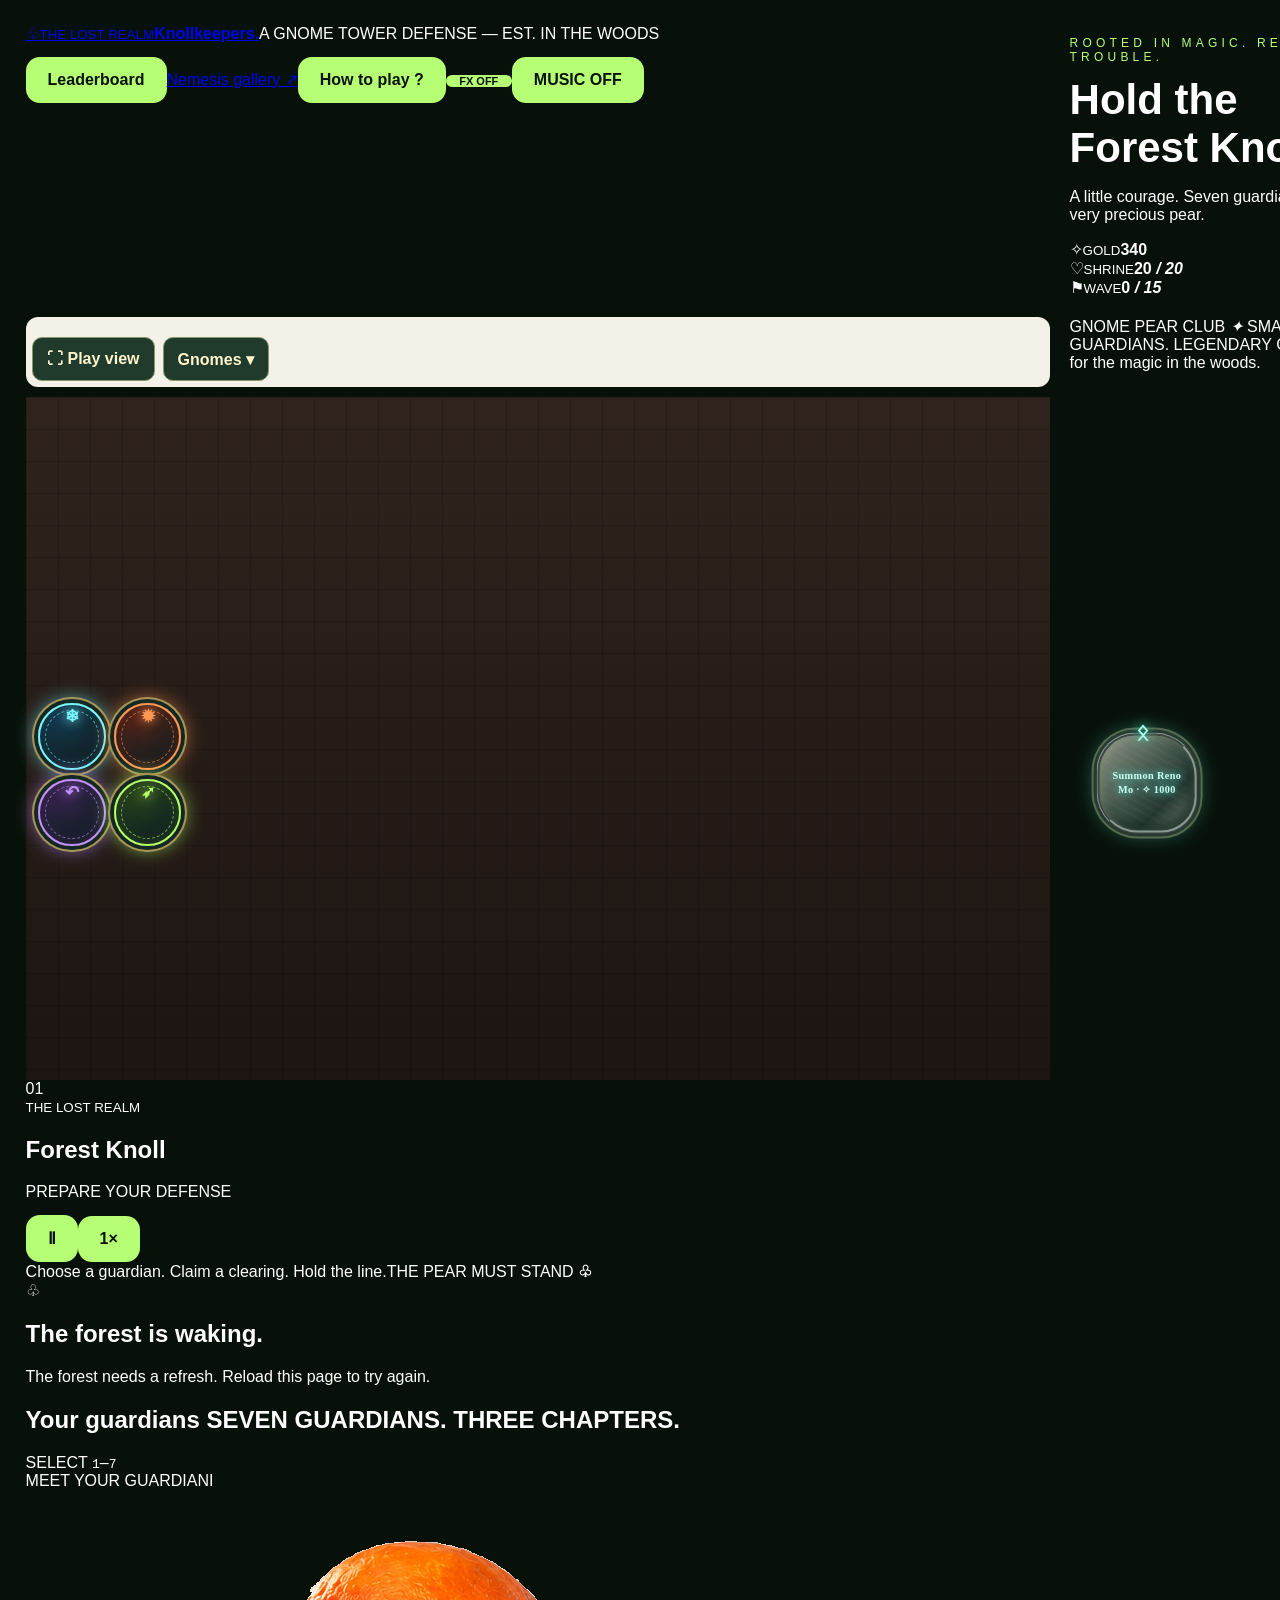
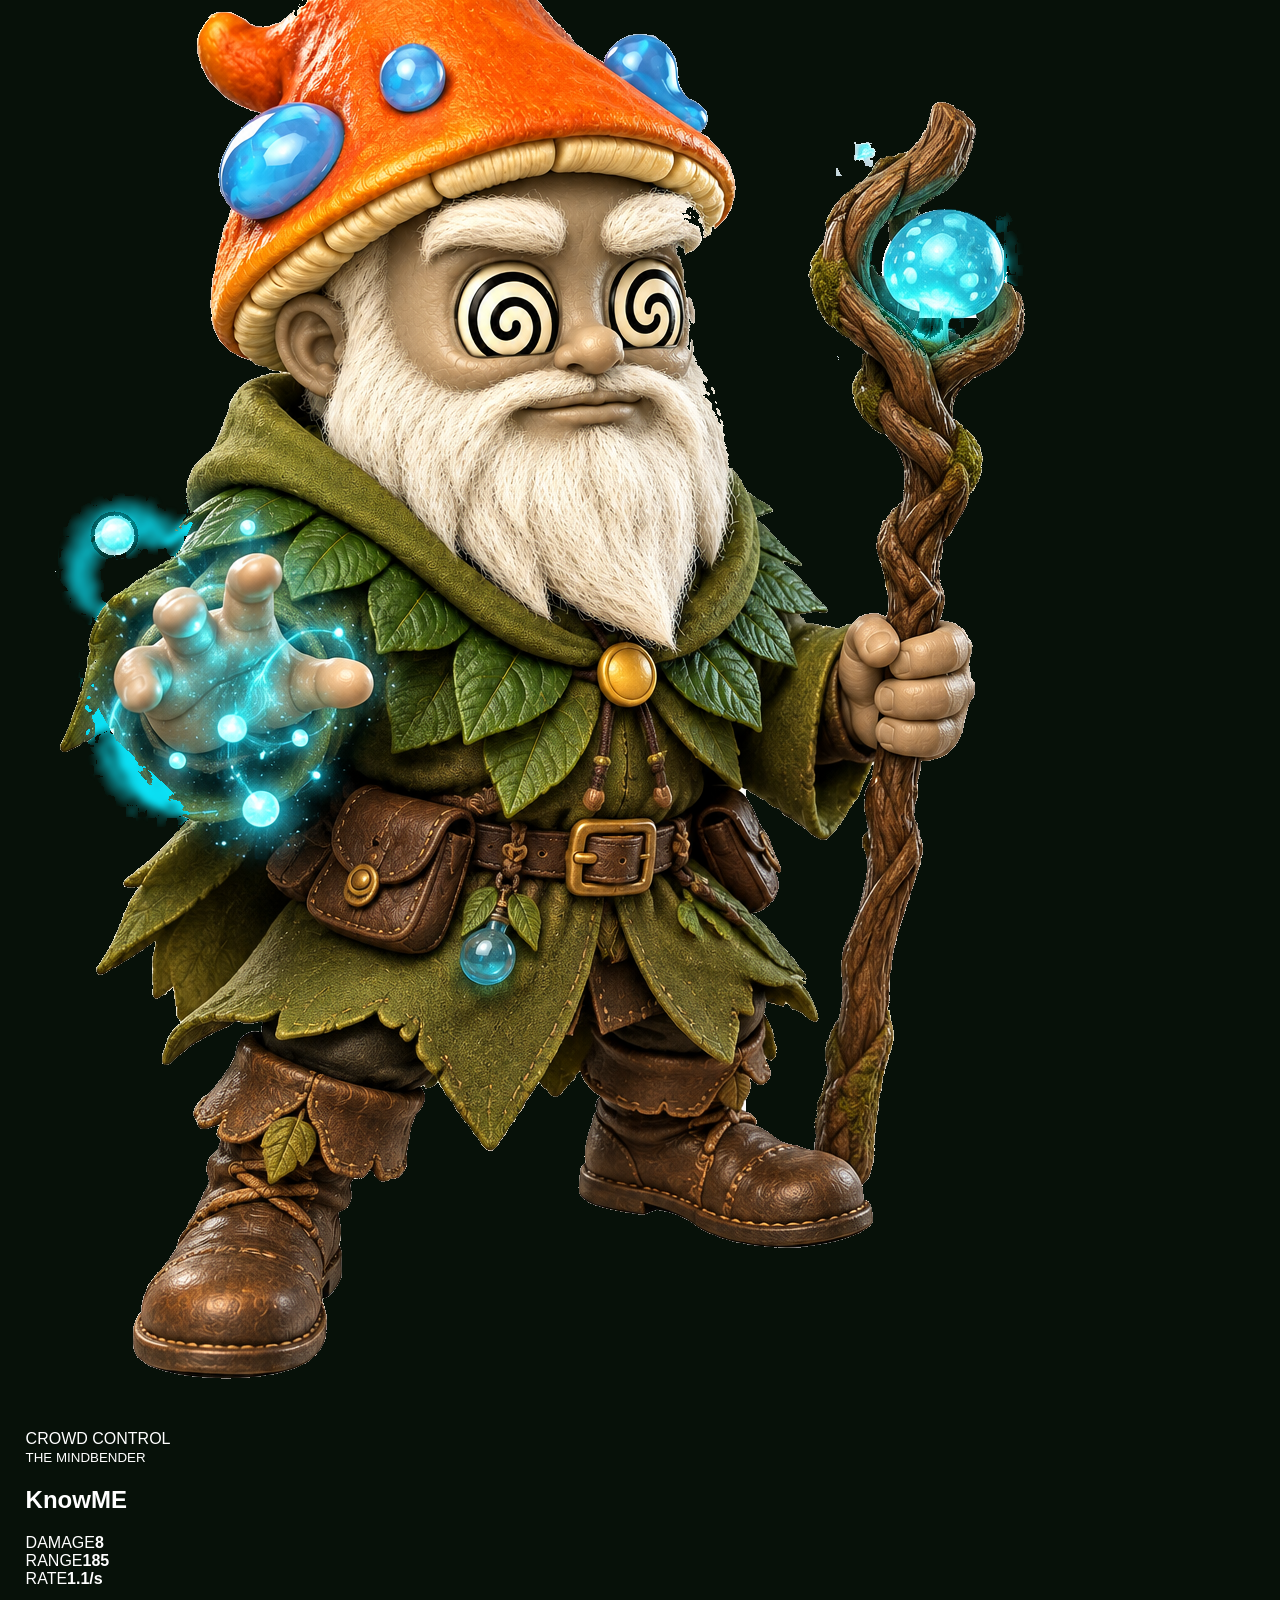
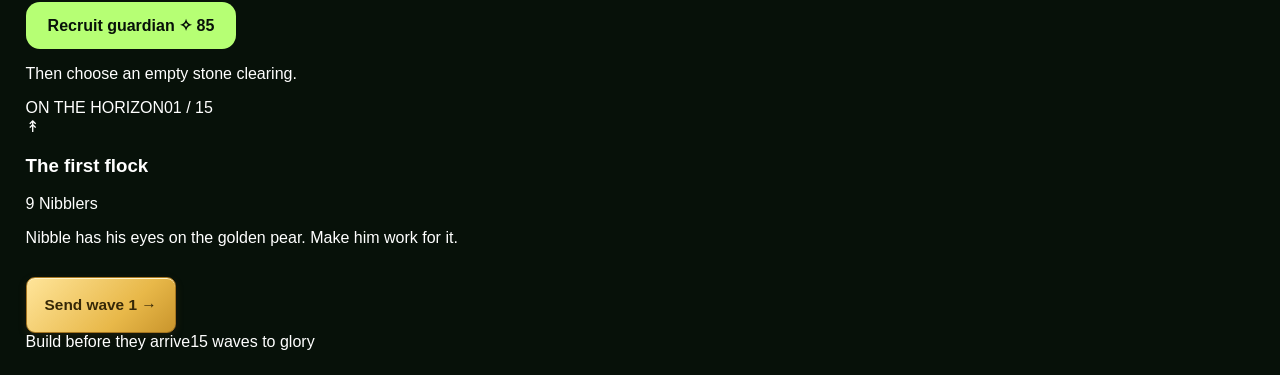
==== index.html @ cd95b85f "Add level intermission music and beta celebration" ====
<!doctype html><html lang="en"><head><meta charset="utf-8"><meta name="viewport" content="width=device-width,initial-scale=1"><meta name="theme-color" content="#233c2e"><title>Knollkeepers · The Lost Realm</title><link rel="stylesheet" href="style.css?v=22bece8cb9e9"><link rel="stylesheet" href="campaign.css?v=c90152214dd8"></head><body><div class="page">
<header class="masthead"><a class="brand" href="./"><span class="brand-mark">♧</span><span><small>THE LOST REALM</small><strong>Knollkeepers<span>.</span></strong></span></a><span class="edition">A GNOME TOWER DEFENSE <i>—</i> EST. IN THE WOODS</span><nav><a class="quiet" href="bestiary.html" target="_blank">Nemesis gallery ↗</a><button class="quiet" id="helpBtn">How to play <span>?</span></button><button class="icon-btn" id="soundBtn" aria-label="Enable sound" aria-pressed="false" title="Ice, lightning and cannon effects">FX OFF</button></nav></header>
<section class="mission"><div><p class="eyebrow">ROOTED IN MAGIC. READY FOR TROUBLE.</p><h1>Hold the Forest Knoll.</h1><p class="intro">A little courage. Seven guardians. One very precious pear.</p></div><div class="resources"><div><span class="resource-icon gold">✧</span><span><small>GOLD</small><b id="gold">340</b></span></div><div><span class="resource-icon">♡</span><span><small>SHRINE</small><b><span id="lives">20</span><em> / 20</em></b></span></div><div><span class="resource-icon">⚑</span><span><small>WAVE</small><b><span id="wave">0</span><em> / <span id="waveMax">15</span></em></b></span></div></div></section>
<main class="layout"><section class="battle-column"><div class="arena" id="arena"><canvas id="game" width="1200" height="800" aria-label="Forest Knoll battlefield"></canvas><div id="pads" class="pads"></div><div class="map-header"><div><span class="map-number">01</span><div><small>THE LOST REALM</small><h2>Forest Knoll</h2></div></div><span class="phase" id="phase"><i></i>PREPARE YOUR DEFENSE</span></div><button id="renoBtn" class="primary">Summon Reno Mo · ✧ 1000</button><div class="map-controls"><button id="pauseBtn">Ⅱ</button><button id="speedBtn">1×</button></div><div class="map-footer"><span id="mapHint">Choose a guardian. Claim a clearing. Hold the line.</span><span class="route-label">THE PEAR MUST STAND <b>♧</b></span></div><div class="loading" id="loading"><span class="brand-mark">♧</span><h2>The forest is waking.</h2><p>Gathering your guardians…</p></div><div class="pause-overlay" id="pauseOverlay" hidden><span>TAKE A BREATHER</span><h2>The woods can wait.</h2><button id="resumeBtn" class="primary">Resume defense →</button></div></div><div class="roster-heading"><h2>Your guardians <span>SEVEN GUARDIANS. THREE CHAPTERS.</span></h2><span>SELECT <kbd>1</kbd>–<kbd>7</kbd></span></div><div class="roster" id="roster"></div></section>
<aside class="sidebar"><section class="guardian-panel"><div class="panel-heading"><span id="inspectorEyebrow">MEET YOUR GUARDIAN</span><span id="levelLabel">I</span></div><div class="portrait"><div class="portrait-halo"></div><img id="portraitImage" src="assets/knowme.webp" alt="KnowME gnome"><span id="powerBadge">CROWD CONTROL</span></div><div class="guardian-copy"><small id="towerTitle">THE MINDBENDER</small><h2 id="towerName">KnowME</h2><p id="towerDescription"></p><div class="tower-stats"><div><span>DAMAGE</span><b id="damageStat">8</b></div><div><span>RANGE</span><b id="rangeStat">185</b></div><div><span>RATE</span><b id="rateStat">1.1/s</b></div></div><div class="tower-extra" id="towerExtra" hidden><span id="killStat"></span><button class="text-btn" id="targetBtn">Target: first ↔</button></div><button class="primary" id="actionBtn">Recruit guardian <span>✧ 85</span></button><button class="sell-btn" id="sellBtn" hidden></button><p class="placement-note" id="placementNote">Then choose an empty stone clearing.</p></div></section><section class="wave-panel"><div class="panel-heading"><span>ON THE HORIZON</span><span id="waveCounter">01 / 15</span></div><div class="wave-heading"><span class="bird-icon">↟</span><div><h3 id="waveName">The first flock</h3><p id="waveComposition">9 Nibblers</p></div></div><p class="wave-description" id="waveDescription">Nibble has his eyes on the golden pear. Make him work for it.</p><div class="progress-track"><div id="waveProgress"></div></div><button class="wave-button" id="waveBtn">Send wave 1 <span>→</span></button><div class="wave-foot"><span id="enemyCount">Build before they arrive</span><span id="bestRecord">15 waves to glory</span></div></section></aside></main><footer class="page-footer"><span>GNOME PEAR CLUB <i>✦</i> SMALL GUARDIANS. LEGENDARY GRIT.</span><span>Made for the magic in the woods.</span></footer></div><div id="toast" class="toast" role="status"></div>
<dialog id="helpDialog"><button class="dialog-close" id="closeHelp">×</button><p class="eyebrow">A FIELD GUIDE FOR SMALL HEROES</p><h2>Keep the pear.<br>Lose the chickens.</h2><p>Build your gnome guardians on the stone clearings beside the trail. They attack automatically when the flock comes within range.</p><ol><li><b>Recruit.</b> Select a guardian, then click a numbered clearing.</li><li><b>Defend.</b> Enemies have 2.7× their original health (10% less than the previous balance). Send a wave. Defeated birds earn gold; escaped birds damage the shrine.</li><li><b>Adapt.</b> During any wave, a placed KnowME unlocks two five-second board freezes per level. Fordenad unlocks one Poison Volley per level: arrows poison on-board enemies for 35% of maximum health over five seconds. Host unlocks one ten-second reversal per level: enemies currently on the board walk backward. Old Sailor also unlocks one Hellfire barrage per level, dealing 35% of maximum health to each targeted enemy, ignoring armor. Each new level clears all towers and resets Deep Freeze; your gold carries over. Clear rewards rise each wave, with an extra 500 gold after Level 1 wave 5 and 1,000 after wave 10.  Venom cocks spit acid at nearby towers. Guardians have 100 health, plus 35 per upgrade. Destroyed guardians are lost with no refund: buy a replacement on their clearing.</li><li><b>Cleanse.</b> Maahaa unlocks CLEANSE only in Level 3: once per level, clear poison, freezing and mind control from living towers, ward poison for five seconds, and heal the five most injured towers by 30% maximum HP. Crystal enemies have 10% more health. Rare Hex Queens appear in waves 7, 13 and 19; every 10 seconds they freeze towers within 200 map units for five seconds, and every 20 seconds they control nearby towers for ten seconds. Controlled attacks cannot lower a guardian below 5 HP, but enemy poison can still destroy them.</li><li><b>Outlast.</b> Survive 15 forest waves, 18 ashen waves, and 20 final waves. Lady Never Scared unlocks in Level 2; Phil Heal unlocks in Level 3. Reno Mo costs 1,000 gold and removes 50% of current health from every enemy currently on-screen, ignoring armor, with a 45-combat-second cooldown.</li></ol><div class="help-keys"><kbd>1–7</kbd> Guardians <kbd>Space</kbd> Send wave <kbd>P</kbd> Pause</div><button class="primary" id="readyBtn">I’m ready for trouble →</button></dialog><dialog id="endDialog"><p class="eyebrow" id="endEyebrow"></p><h2 id="endTitle"></h2><p id="endDescription"></p><div class="end-stats" id="endStats"></div><button class="primary" id="restartBtn">Return to the knoll →</button></dialog><dialog id="stageDialog"><p class="eyebrow">LEVEL TWO UNLOCKED</p><h2>The Ashen Knoll</h2><p>The forest burns. Your gold carries over, but all towers are cleared and Deep Freeze resets. Face 18 harder waves with 1.904× enemy health, faster movement and heavier armor.</p><p>+250 gold · Recover up to 8 shrine health</p><button class="primary" id="enterStageBtn">Defend the ashes →</button></dialog><script src="sprite.js?v=9069f31f273f"></script><script src="core.js?v=3b810d46e24d"></script><script src="campaign.js?v=1c4786b4d249"></script><script src="campaign-vfx.js?v=596314e9c78b"></script><script src="audio.js?v=386d127f5a29"></script><script src="vfx.js?v=089dc4a94254"></script><script src="leaderboard.js?v=d34a33d1e962"></script><script src="checkpoint.js?v=04b035f66600"></script><script src="game.js?v=da774e498ad7"></script></body></html>
---- style.css ----
* {
  box-sizing: border-box;
}

body {
  margin: 0;
  font-family: Arial, Helvetica, sans-serif;
  background: #071109;
  color: white;
}

.page {
  width: 1320px;
  max-width: calc(100vw - 24px);
  margin: 24px auto;
  display: grid;
  grid-template-columns: 1fr 300px;
  gap: 20px;
}

.hud {
  grid-column: 1 / 2;
  display: flex;
  justify-content: space-between;
  align-items: center;
  padding: 18px 22px;
  background: #08140b;
  border: 1px solid rgba(126, 255, 126, 0.15);
  border-bottom: none;
  border-radius: 24px 24px 0 0;
}

.eyebrow {
  font-size: 12px;
  letter-spacing: 0.35em;
  color: #b6ff74;
}

h1 {
  margin: 8px 0 0;
  font-size: 42px;
}

.stats {
  display: flex;
  gap: 10px;
  flex-wrap: wrap;
  justify-content: flex-end;
}

.pill {
  background: rgba(255, 255, 255, 0.08);
  padding: 12px 16px;
  border-radius: 16px;
  font-weight: 700;
}

#arenaWrap {
  position: relative;
  grid-column: 1 / 2;
  width: 980px;
  max-width: 100%;
  border: 1px solid rgba(126, 255, 126, 0.15);
  border-radius: 0 0 24px 24px;
  overflow: hidden;
}

#game {
  display: block;
  width: 100%;
  height: auto;
  background:
    linear-gradient(rgba(0,0,0,0.16) 1px, transparent 1px),
    linear-gradient(90deg, rgba(0,0,0,0.16) 1px, transparent 1px),
    linear-gradient(180deg, #30231d 0%, #1c1511 100%);
  background-size: 32px 32px, 32px 32px, 100% 100%;
}

#floatingTitle {
  position: absolute;
  top: 20px;
  left: 50%;
  transform: translateX(-50%);
  padding: 12px 22px;
  border-radius: 999px;
  background: rgba(0, 0, 0, 0.38);
  border: 1px solid rgba(182, 255, 116, 0.18);
  z-index: 5;
  pointer-events: none;
  text-align: center;
}

.notes {
  background: rgba(0, 0, 0, 0.35);
  border: 1px solid rgba(126, 255, 126, 0.15);
  border-radius: 24px;
  padding: 24px;
  align-self: start;
}

.notes h3 {
  margin-top: 0;
  font-size: 32px;
}

.notes ul {
  padding-left: 20px;
  line-height: 1.7;
}

.overlay {
  position: absolute;
  inset: 0;
  display: none;
  align-items: center;
  justify-content: center;
  background: rgba(0, 0, 0, 0.62);
  z-index: 20;
}

.overlay.show {
  display: flex;
}

.panel {
  max-width: 520px;
  text-align: center;
  padding: 28px 32px;
  border-radius: 24px;
  background: rgba(0, 0, 0, 0.52);
  border: 1px solid rgba(126, 255, 126, 0.12);
}

.smallLabel {
  font-size: 12px;
  letter-spacing: 0.35em;
  color: #b6ff74;
  margin-bottom: 10px;
}

.smallLabel.danger {
  color: #ff8a8a;
}

.panel h2 {
  margin: 0 0 12px;
  font-size: 42px;
}

.panel p {
  color: rgba(255,255,255,0.82);
  line-height: 1.6;
}

button {
  margin-top: 14px;
  border: none;
  border-radius: 14px;
  padding: 14px 22px;
  font-size: 16px;
  font-weight: 700;
  cursor: pointer;
  background: #b6ff74;
  color: #071109;
}

.bigFlash {
  font-size: 52px;
  font-weight: 900;
  letter-spacing: 0.14em;
  color: white;
  text-align: center;
  text-shadow: 0 0 24px rgba(190, 140, 255, 0.85);
}

@media (max-width: 1200px) {
  .page {
    grid-template-columns: 1fr;
  }

  .hud,
  #arenaWrap {
    grid-column: auto;
  }
}
---- campaign.css ----
.page{max-width:1720px;width:96%}
.ashen{--paper:#242522;--ink:#f0debb;--muted:#b6ae9c;--line:#514637;--green:#815136}
.ashen .guardian-panel,.ashen .wave-panel,.ashen .resources{background:#302e26;border-color:#65523c}
.ashen .card-copy{background:#39362b}.ashen .tower-card{background:#383c30}.ashen .arena{border-color:#6e4b32}
.ashen .guardian-copy>p,.ashen .wave-description{color:#c4b9a0}.ashen dialog{background:#302e26}
.ashen .portrait-halo{opacity:.25}
.wave-button,.ashen .wave-button{padding:17px 18px;font-size:15.4px;line-height:1.25;border:1px solid #a57520;border-radius:9px;background:linear-gradient(135deg,#ffe59a,#e8b849 65%,#c9952c);color:#352707;font-weight:750;box-shadow:0 3px 9px #73521c30,inset 0 1px 0 #fff4c8;min-height:55px}
.wave-button:disabled{background:#d8c99f;color:#655b40;box-shadow:none;cursor:not-allowed}
.wave-button:focus-visible{outline:3px solid #294d38;outline-offset:3px}
:is(#hellfireBtn,#reverseBtn,#volleyBtn,#cleanseBtn){--spell:#ff9851;--spell-dark:#562317;left:130px}.ultimate-active :is(#hellfireBtn,#reverseBtn,#volleyBtn,#cleanseBtn){visibility:hidden}
.ashen #powerBadge{background:#493e2a;color:#ffedca}
button:focus-visible,a:focus-visible{outline:3px solid #b78432;outline-offset:4px}
@media(max-width:600px){.masthead{flex-wrap:wrap;gap:14px}.masthead nav{flex-wrap:wrap;gap:12px}.page{width:94%}.route-label{display:none}}
.roster{grid-template-columns:repeat(4,minmax(0,1fr))}.tower-card:disabled{opacity:.4;filter:grayscale(.8)}#renoBtn{margin-top:14px;background:linear-gradient(100deg,#384e26,#644b26);border-color:#b8ac5c}#renoBtn:disabled{opacity:.55}
@media(max-width:480px){.roster{grid-template-columns:repeat(3,minmax(0,1fr))}}
#renoBtn{position:absolute;left:20px;bottom:54px;width:235px;max-width:65%;margin:0;z-index:3;padding:10px;font-size:10px}.ultimate-active .map-header,.ultimate-active .map-footer,.ultimate-active #renoBtn{visibility:hidden}.ultimate-active .pads{visibility:hidden}
#soundBtn{width:auto;min-width:66px;border-radius:18px;padding:0 10px;font-size:11px;font-weight:700;white-space:nowrap}
#freezeBtn{--spell:#77f6ff;--spell-dark:#143b50;left:20px}.ultimate-active #freezeBtn{visibility:hidden}
#freezeBtn,:is(#hellfireBtn,#reverseBtn,#volleyBtn,#cleanseBtn){position:absolute;bottom:105px;width:98px;height:98px;max-width:none;margin:0;z-index:3;padding:29px 7px 10px;border-radius:50%;border:2px solid var(--spell);background:radial-gradient(circle at 35% 20%,var(--spell-dark),#101e21 75%);color:#fff4d4;font:700 10px/1.3 "Segoe UI",sans-serif;white-space:pre-line;text-align:center;letter-spacing:.2px;text-shadow:0 0 8px var(--spell);box-shadow:0 0 0 4px #142722,0 0 0 6px #a79657,0 0 22px var(--spell),inset 0 0 17px var(--spell-dark);transition:transform .15s,box-shadow .15s,filter .15s;touch-action:manipulation}
#freezeBtn::before,:is(#hellfireBtn,#reverseBtn,#volleyBtn,#cleanseBtn)::before{position:absolute;top:5px;left:0;width:100%;font-size:25px;line-height:1;color:var(--spell);content:'❄';text-shadow:0 0 12px var(--spell)}
:is(#hellfireBtn,#reverseBtn,#volleyBtn,#cleanseBtn)::before{content:'✹'}
#freezeBtn::after,:is(#hellfireBtn,#reverseBtn,#volleyBtn,#cleanseBtn)::after{content:'';position:absolute;inset:5px;border:1px dashed var(--spell);border-radius:50%;opacity:.6;pointer-events:none}
#freezeBtn:not(:disabled):hover,:is(#hellfireBtn,#reverseBtn,#volleyBtn,#cleanseBtn):not(:disabled):hover{transform:translateY(-3px) scale(1.04);filter:brightness(1.15)}
#freezeBtn:not(:disabled):active,:is(#hellfireBtn,#reverseBtn,#volleyBtn,#cleanseBtn):not(:disabled):active{transform:translateY(3px) scale(.93);box-shadow:0 0 0 4px #142722,0 0 30px var(--spell),inset 0 3px 12px #000}
#freezeBtn:disabled,:is(#hellfireBtn,#reverseBtn,#volleyBtn,#cleanseBtn):disabled{opacity:.7;filter:saturate(.35);box-shadow:0 0 0 3px #142722,inset 0 0 12px #000;cursor:not-allowed}
#freezeBtn:focus-visible,:is(#hellfireBtn,#reverseBtn,#volleyBtn,#cleanseBtn):focus-visible{outline:3px solid #fff6c1;outline-offset:8px}
@media(max-width:480px){#freezeBtn,:is(#hellfireBtn,#reverseBtn,#volleyBtn,#cleanseBtn){width:76px;height:76px;bottom:100px;font-size:8px;padding:23px 4px 7px}#freezeBtn{left:14px}:is(#hellfireBtn,#reverseBtn,#volleyBtn,#cleanseBtn){left:102px}#freezeBtn::before,:is(#hellfireBtn,#reverseBtn,#volleyBtn,#cleanseBtn)::before{font-size:20px}}
@media(prefers-reduced-motion:reduce){#freezeBtn,:is(#hellfireBtn,#reverseBtn,#volleyBtn,#cleanseBtn){transition:none}#freezeBtn:not(:disabled):hover,:is(#hellfireBtn,#reverseBtn,#volleyBtn,#cleanseBtn):not(:disabled):hover,#freezeBtn:not(:disabled):active,:is(#hellfireBtn,#reverseBtn,#volleyBtn,#cleanseBtn):not(:disabled):active{transform:none}}
.leader-submit{display:grid;gap:10px;margin:20px 0}.leader-submit input{padding:12px;border:1px solid #647c60;border-radius:8px;font:inherit;width:100%;box-sizing:border-box}.leader-list{padding-left:25px;max-height:45vh;overflow:auto}.leader-list li{padding:10px;border-bottom:1px solid #647c6044}.leader-list span{font-size:13px}.masthead nav{flex-wrap:wrap}
#reverseBtn{--spell:#c391ff;--spell-dark:#38234f;left:240px}#reverseBtn::before{content:'↶'}
@media(max-width:480px){#reverseBtn{left:190px}}
#volleyBtn{--spell:#b5ff65;--spell-dark:#28451d;left:350px}#volleyBtn::before{content:'➶'}
#renoBtn{left:89.6%;top:87%;bottom:auto;transform:translate(-50%,-50%);width:clamp(62px,10vw,126px);height:clamp(62px,10vw,126px);max-width:18%;border-radius:50%;padding:15px 5px;border:3px double #ffe99a;background:radial-gradient(circle at 40% 25%,#71883c,#254330 55%,#14251b);color:#fff2b7;white-space:pre-line;font:800 clamp(8px,1vw,13px)/1.4 Georgia,serif;letter-spacing:1px;text-shadow:0 0 9px #ffd85d;box-shadow:0 0 0 4px #725b2b,0 0 0 7px #c3a65688,0 0 28px #eacc7388,inset 0 0 22px #9bc36655;transition:filter .15s,box-shadow .15s}
#renoBtn::before{content:'❦';position:absolute;top:-17px;left:calc(50% - 15px);font-size:30px;color:#ffe194;text-shadow:0 0 10px #e5bc46}
#renoBtn:not(:disabled):active{transform:translate(-50%,-50%) scale(.94);box-shadow:0 0 30px #ffdf78,inset 0 4px 14px #000}
#renoBtn:disabled{opacity:.8;filter:saturate(.6)}
@media(max-width:600px){#freezeBtn,:is(#hellfireBtn,#reverseBtn,#volleyBtn,#cleanseBtn){width:64px;height:64px;bottom:70px;font-size:7px;padding:21px 3px 4px}#freezeBtn{left:10px}#hellfireBtn{left:82px}#reverseBtn{left:154px}#volleyBtn{left:226px}#freezeBtn::before,:is(#hellfireBtn,#reverseBtn,#volleyBtn,#cleanseBtn)::before{font-size:18px}}
@media(prefers-reduced-motion:reduce){#renoBtn{transition:none}#renoBtn:not(:disabled):active{transform:translate(-50%,-50%)}}
#powerGrid{position:absolute;left:3%;right:auto;bottom:5%;width:20%;max-width:204px;display:grid;grid-template-columns:repeat(2,minmax(0,1fr));gap:12px;z-index:4}
#powerGrid>button{position:relative;inset:auto;width:100%;height:auto;aspect-ratio:1;max-width:none;min-width:0;padding:28% 3% 9%;font-size:clamp(6px,.8vw,10px);letter-spacing:0}
#powerGrid>button::before{font-size:clamp(15px,2vw,25px)}
.ultimate-active #powerGrid{visibility:hidden}
#renoBtn{width:clamp(49.6px,8vw,100.8px);height:clamp(49.6px,8vw,100.8px);display:flex;align-items:center;justify-content:center;text-align:center;padding:8px 4px;border:3px ridge #899a91;border-radius:38% 43% 36% 41%;background:repeating-linear-gradient(28deg,#ffffff06 0 2px,transparent 2px 7px),linear-gradient(135deg,#8c9485,#46584e 45%,#253831 70%,#7b8776);color:#c9fff1;font-size:clamp(7px,.8vw,10.4px);letter-spacing:.4px;text-shadow:0 0 8px #54ffe1;box-shadow:0 0 0 3px #263a31,0 0 0 5px #8f9d7488,0 0 22px #68ffe866,inset 2px 2px 8px #d6e1bd55,inset -3px -4px 12px #12251f}
#renoBtn::before{content:'ᛟ';font-size:22px;top:-18px;left:calc(50% - 11px);color:#a2ffe8;text-shadow:0 0 12px #42ffcf}
#renoBtn:not(:disabled):active{box-shadow:0 0 28px #57ffd0,inset 0 4px 12px #102a21}
@media(max-width:600px){#powerGrid{width:28%;left:3%;right:auto;bottom:6%;gap:8px}#powerGrid>button{font-size:6px;padding-top:26%}#powerGrid>button::before{font-size:14px;top:3px}}
#powerGrid>#cleanseBtn{--spell:#ffe28b;--spell-dark:#64511a;position:absolute;left:calc(100% + 24px);bottom:0;top:auto;width:calc(50% - 6px);padding:24px 3px 7px}
#cleanseBtn::before{content:'✦'}
#powerGrid>#cleanseBtn[hidden]{display:none}
@media(max-width:600px){#powerGrid>#cleanseBtn{left:calc(100% + 14px);width:calc(50% - 4px);padding:16px 2px 3px}}
/* Powers stay anchored to the village and Reno's rune stones on every screen. */
html,body{overscroll-behavior-y:none}
#powerGrid{left:3%;right:auto;bottom:6%;width:14%;max-width:142.8px;gap:8.4px}
#powerGrid>button{font-size:clamp(4.5px,.56vw,7px);line-height:1.1;padding:23% 1% 6%}
#powerGrid>button::before{font-size:clamp(9px,1.4vw,17px);top:3px}
#powerGrid>#cleanseBtn{left:calc(100% + 12px);right:auto;width:calc(50% - 4.2px);padding:12% 1% 3%}
@media(max-width:600px){#powerGrid{width:19.6%;gap:5.6px}#powerGrid>#cleanseBtn{left:calc(100% + 9px);width:calc(50% - 2.8px)}#powerGrid>button::before{top:2px}}
#towerQuick{position:fixed;left:50%;transform:translateX(-50%);bottom:12px;width:min(92%,620px);z-index:12;display:flex;align-items:center;gap:8px;flex-wrap:wrap;padding:12px;background:#203c30f5;color:#fff1c7;border:2px solid #c5a960;border-radius:14px;box-shadow:0 5px 25px #0006;margin:10px 0}
#towerQuick[hidden]{display:none}
#towerQuick button{min-height:44px;padding:8px 12px;border-radius:8px;border:1px solid #c5a960;background:#f1d68f;color:#203429;font-weight:700;touch-action:manipulation}
#towerQuick button:disabled{opacity:.5}#quickClose{margin-left:auto}
/* Small community-feedback release: controls stay reachable outside Play View. */
body .play-bar #gnomeDrawerBtn{display:block}
body:not(.play-view) .play-bar{position:sticky;top:0;z-index:20;background:#f4f1e8;padding:6px;border-radius:12px}
body:not(.play-view).gnome-drawer-open .roster{display:grid;position:fixed;left:12px;right:12px;bottom:max(12px,env(safe-area-inset-bottom));z-index:40;max-height:48dvh;overflow-y:auto;overscroll-behavior:contain;touch-action:pan-y;grid-template-columns:repeat(auto-fit,minmax(100px,1fr));padding:12px;background:#f4f1e8;border:2px solid #aa955d;border-radius:16px;box-shadow:0 -8px 30px #0006}
#resumeBtn{width:auto;max-width:90%;min-height:64px;padding:18px 30px;border:2px solid #f6d987;border-radius:999px;background:linear-gradient(140deg,#ffe6a0,#d4ae52);color:#203b2b;font-size:18px;font-weight:800;box-shadow:0 5px 0 #7b602e,0 0 25px #e5c46e55;transition:transform .15s,box-shadow .15s;touch-action:manipulation}
#resumeBtn:hover{box-shadow:0 5px 0 #7b602e,0 0 35px #e5c46e99}
#resumeBtn:active{transform:translateY(4px);box-shadow:0 1px 0 #7b602e}
#resumeBtn:focus-visible{outline:3px solid white;outline-offset:5px}
.toast{pointer-events:none}
.stage-intermission{width:min(760px,94vw);min-height:min(650px,88vh);padding:30px;text-align:center;overflow:hidden;background:linear-gradient(#273f2ddd,#12251bf2),url('assets/forest-expanded.png') center/cover;color:#fff0bc;border:2px solid #c6a85e;box-shadow:0 0 0 6px #172c2199,0 20px 90px #0009}
.stage-intermission::backdrop{background:#07150ed9;backdrop-filter:blur(8px)}
.stage-intermission h2{font-size:clamp(30px,6vw,58px);color:#fff0bc;text-shadow:0 3px 0 #182a1e;margin:6px 0 14px}
.stage-intermission p:not(.eyebrow):not(.loading-caption){color:#d9ddb9;max-width:540px;margin:0 auto 16px}
.loading-caption{font-size:11px;letter-spacing:3px;color:#ffe49a;margin:-4px 0 16px!important;font-weight:700}.loading-caption:after{content:"";display:block;width:min(300px,70vw);height:6px;margin:14px auto 0;border:1px solid #ffe49a88;background:linear-gradient(90deg,#ffe49a 0 68%,transparent 68%);box-shadow:0 0 12px #ffe49a55;animation:loading-scan 1.8s steps(4,end) infinite}
@keyframes loading-scan{0%{background-position:-300px 0}100%{background-position:300px 0}}
.sailor-loading-art{position:relative;height:260px;max-width:300px;margin:0 auto;overflow:hidden;border-bottom:1px solid #efd68a55;background:linear-gradient(180deg,#9a6d7a33,#1a3b2a00)}
.sailor-loading-art img{height:310px;width:280px;object-fit:contain;filter:drop-shadow(0 14px 10px #0008);animation:sailor-arrive 2.2s cubic-bezier(.2,.8,.2,1) both,sailor-breathe 1.8s ease-in-out 2.2s infinite alternate}
.sailor-loading-art span{position:absolute;right:24px;top:28px;display:grid;place-items:center;width:48px;height:48px;border:2px solid #fff0bc;border-radius:50% 50% 50% 8px;background:#203b2bf2;color:#ffe297;font:bold 28px Georgia,serif;animation:info-pop .5s 2s both}
@keyframes sailor-arrive{from{transform:translateX(-160px);opacity:0}to{transform:translateX(0);opacity:1}}
@keyframes sailor-breathe{from{transform:translateY(0) rotate(-1deg)}to{transform:translateY(-5px) rotate(1deg)}}
@keyframes info-pop{from{transform:scale(0) rotate(-15deg);opacity:0}to{transform:scale(1) rotate(8deg);opacity:1}}
.victory-scene{width:min(940px,96vw);min-height:min(690px,90vh);padding:30px;text-align:center;overflow:hidden;background:linear-gradient(#efad78aa 0,#d47b6ecc 34%,#697951dd 64%,#203d2cf5 100%),url('assets/forest-expanded.png') center/cover;border:2px solid #ffe398;box-shadow:0 0 0 6px #e8ba5b55,0 20px 100px #000b}
.victory-scene::backdrop{background:#12251be6;backdrop-filter:blur(7px)}
.victory-scene h2{font-size:clamp(28px,6vw,56px);color:#fff2bd;text-shadow:0 3px 0 #593b31;margin:12px 0}
.victory-scene p{color:#fff0c8!important}
.victory-cast{position:relative;z-index:2;display:flex;align-items:flex-end;justify-content:center;gap:clamp(2px,2vw,16px);height:220px;margin:4px auto 18px;padding:18px 6px 0;background:linear-gradient(transparent,#234a316e);border-radius:50% 50% 0 0}
.victory-cast img{width:clamp(54px,10vw,110px);height:200px;object-fit:contain;filter:drop-shadow(0 8px 5px #172a1e99);animation:guardian-celebrate 1.5s ease-in-out var(--delay,0s) infinite alternate}
.victory-cast img:nth-child(2n){--delay:.18s}.victory-cast img:nth-child(3n){--delay:.36s}.victory-cast img:nth-child(4n){--delay:.54s}
@keyframes guardian-celebrate{from{transform:translateY(5px) rotate(-2deg)}to{transform:translateY(-9px) rotate(2deg)}}
.gold-confetti{position:absolute;inset:0;z-index:1;pointer-events:none;overflow:hidden}
.gold-confetti i{position:absolute;left:var(--x);top:-20px;width:9px;height:16px;background:#ffe28a;box-shadow:0 0 8px #fff1a4;transform:rotate(var(--r));animation:confetti-fall 3.6s linear var(--d) infinite}
.gold-confetti i:nth-child(3n){background:#fff3bd;width:6px;height:11px}.gold-confetti i:nth-child(4n){background:#c99a38;border-radius:50%;width:11px;height:11px}
@keyframes confetti-fall{to{top:110%;transform:translateX(28px) rotate(calc(var(--r) + 300deg))}}
@media(prefers-reduced-motion:reduce){.sailor-loading-art img,.sailor-loading-art span,.victory-cast img,.gold-confetti i{animation:none}}
@media(prefers-reduced-motion:reduce){#resumeBtn{transition:none}}
/* Focused play keeps the board ratio and its anchored powers intact. */
.play-bar{display:flex;align-items:center;gap:8px;margin-bottom:10px;flex-wrap:wrap}.play-bar button{min-height:44px;border:1px solid #84966b;border-radius:10px;background:#203b2b;color:#fff4cc;padding:8px 14px;font-weight:600}.play-bar #gnomeDrawerBtn,.play-bar #playResources,.play-bar #playWaveBtn{display:none}
body.play-view{overflow:hidden;background:#14251b}.play-view .masthead,.play-view .mission,.play-view .sidebar,.play-view .page-footer,.play-view .roster-heading{display:none}.play-view .page{width:100%;max-width:none}.play-view .layout{display:block}.play-view .battle-column{position:fixed;inset:0;z-index:30;background:#14251b;display:flex;flex-direction:column;align-items:center;padding:env(safe-area-inset-top) env(safe-area-inset-right) env(safe-area-inset-bottom) env(safe-area-inset-left)}.play-view .play-bar{flex:none;min-height:54px;margin:0;width:100%;justify-content:center;padding:4px 8px;color:#fff4cc}.play-view .play-bar #gnomeDrawerBtn,.play-view .play-bar #playResources,.play-view .play-bar #playWaveBtn{display:block}.play-view #playResources{font-size:12px}.play-view .arena{flex:none;width:min(100%,calc((100dvh - 110px - env(safe-area-inset-top) - env(safe-area-inset-bottom))*1.5));margin:auto;border-width:2px}.play-view .roster{display:none}.play-view.gnome-drawer-open .roster{display:grid;position:absolute;z-index:40;left:8px;right:8px;bottom:max(8px,env(safe-area-inset-bottom));max-height:55dvh;overflow-y:auto;overscroll-behavior:contain;touch-action:pan-y;grid-template-columns:repeat(7,minmax(90px,1fr));background:#f4f1e8;padding:12px;border:2px solid #aa955d;border-radius:14px;box-shadow:0 -10px 35px #0008}.play-view #towerQuick{z-index:45}.play-view~.toast,.toast{z-index:60}.play-view .map-controls{top:12%;bottom:auto}.play-view .map-controls button{min-width:44px;min-height:44px}
@media(max-width:600px){.play-view.gnome-drawer-open .roster{grid-template-columns:repeat(3,minmax(0,1fr))}.play-view .play-bar{gap:4px}.play-view .play-bar button{font-size:11px;padding:6px 9px}.play-view #playResources{width:100%;text-align:center;order:5}.play-view .arena{width:100%}}
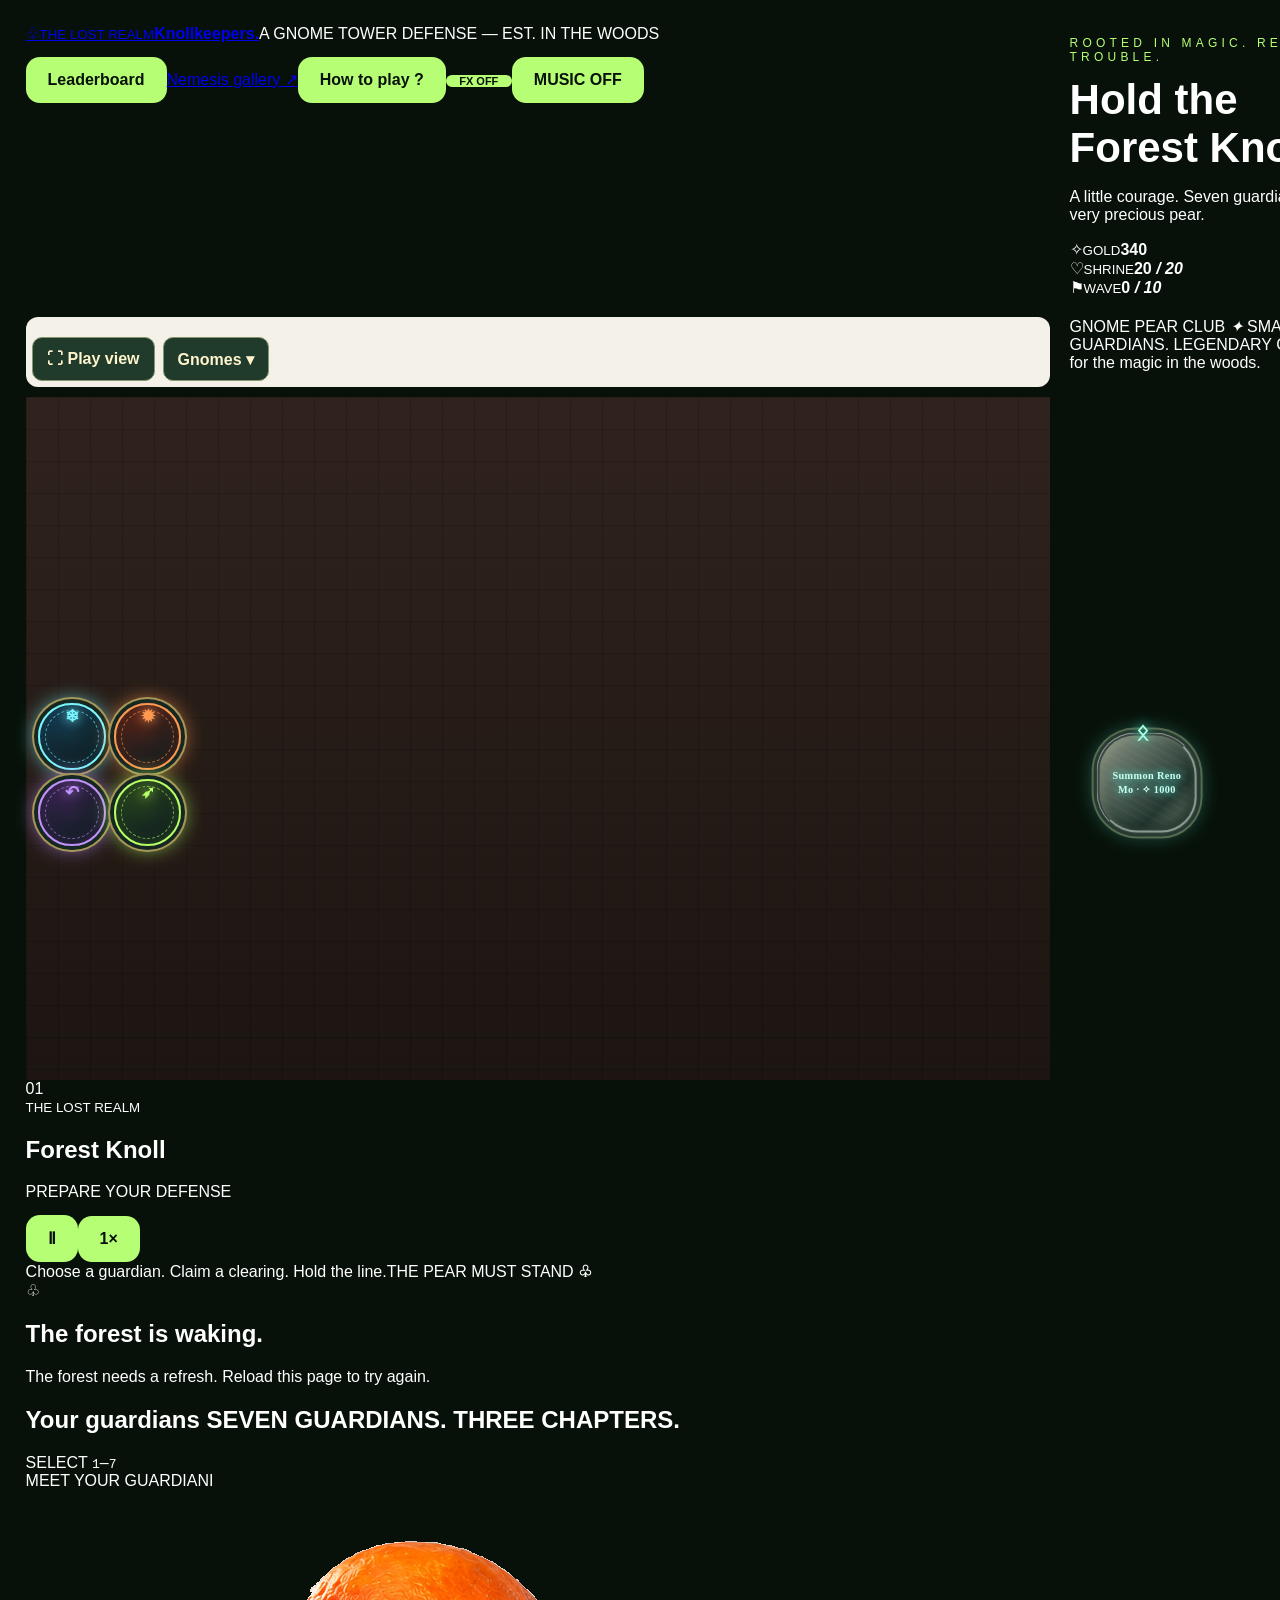
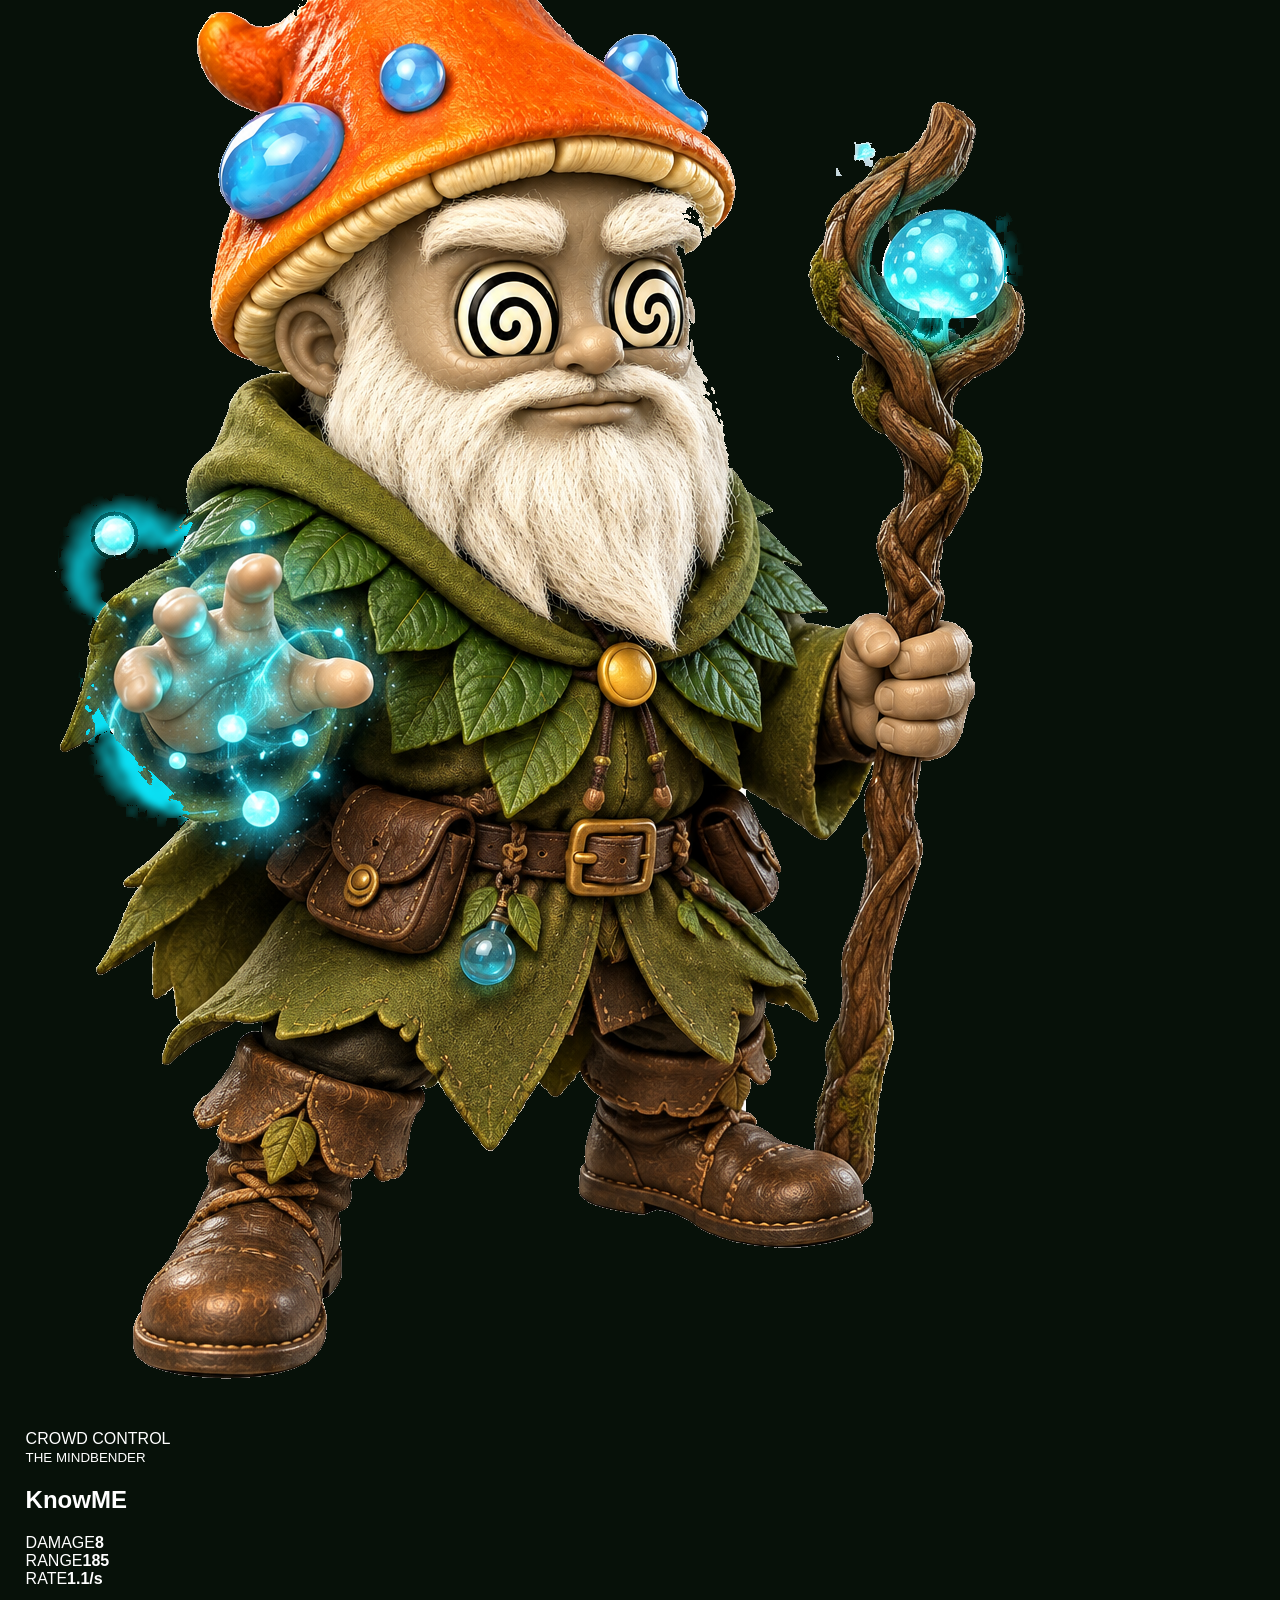
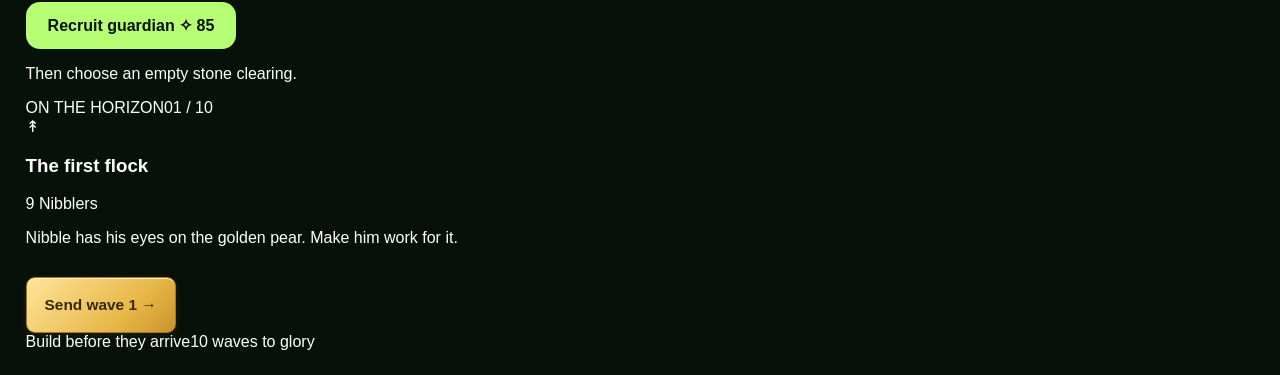
==== commit 40ce0591: "Shorten campaign, animate Sailor tips, and refresh Reno flowers and audio" ====
--- a/index.html
+++ b/index.html
@@ -1,6 +1,6 @@
-<!doctype html><html lang="en"><head><meta charset="utf-8"><meta name="viewport" content="width=device-width,initial-scale=1"><meta name="theme-color" content="#233c2e"><title>Knollkeepers · The Lost Realm</title><link rel="stylesheet" href="style.css?v=22bece8cb9e9"><link rel="stylesheet" href="campaign.css?v=c90152214dd8"></head><body><div class="page">
+<!doctype html><html lang="en"><head><meta charset="utf-8"><meta name="viewport" content="width=device-width,initial-scale=1"><meta name="theme-color" content="#233c2e"><title>Knollkeepers · The Lost Realm</title><link rel="stylesheet" href="style.css?v=22bece8cb9e9"><link rel="stylesheet" href="campaign.css?v=f4b285a17381"></head><body><div class="page">
 <header class="masthead"><a class="brand" href="./"><span class="brand-mark">♧</span><span><small>THE LOST REALM</small><strong>Knollkeepers<span>.</span></strong></span></a><span class="edition">A GNOME TOWER DEFENSE <i>—</i> EST. IN THE WOODS</span><nav><a class="quiet" href="bestiary.html" target="_blank">Nemesis gallery ↗</a><button class="quiet" id="helpBtn">How to play <span>?</span></button><button class="icon-btn" id="soundBtn" aria-label="Enable sound" aria-pressed="false" title="Ice, lightning and cannon effects">FX OFF</button></nav></header>
-<section class="mission"><div><p class="eyebrow">ROOTED IN MAGIC. READY FOR TROUBLE.</p><h1>Hold the Forest Knoll.</h1><p class="intro">A little courage. Seven guardians. One very precious pear.</p></div><div class="resources"><div><span class="resource-icon gold">✧</span><span><small>GOLD</small><b id="gold">340</b></span></div><div><span class="resource-icon">♡</span><span><small>SHRINE</small><b><span id="lives">20</span><em> / 20</em></b></span></div><div><span class="resource-icon">⚑</span><span><small>WAVE</small><b><span id="wave">0</span><em> / <span id="waveMax">15</span></em></b></span></div></div></section>
+<section class="mission"><div><p class="eyebrow">ROOTED IN MAGIC. READY FOR TROUBLE.</p><h1>Hold the Forest Knoll.</h1><p class="intro">A little courage. Seven guardians. One very precious pear.</p></div><div class="resources"><div><span class="resource-icon gold">✧</span><span><small>GOLD</small><b id="gold">340</b></span></div><div><span class="resource-icon">♡</span><span><small>SHRINE</small><b><span id="lives">20</span><em> / 20</em></b></span></div><div><span class="resource-icon">⚑</span><span><small>WAVE</small><b><span id="wave">0</span><em> / <span id="waveMax">10</span></em></b></span></div></div></section>
 <main class="layout"><section class="battle-column"><div class="arena" id="arena"><canvas id="game" width="1200" height="800" aria-label="Forest Knoll battlefield"></canvas><div id="pads" class="pads"></div><div class="map-header"><div><span class="map-number">01</span><div><small>THE LOST REALM</small><h2>Forest Knoll</h2></div></div><span class="phase" id="phase"><i></i>PREPARE YOUR DEFENSE</span></div><button id="renoBtn" class="primary">Summon Reno Mo · ✧ 1000</button><div class="map-controls"><button id="pauseBtn">Ⅱ</button><button id="speedBtn">1×</button></div><div class="map-footer"><span id="mapHint">Choose a guardian. Claim a clearing. Hold the line.</span><span class="route-label">THE PEAR MUST STAND <b>♧</b></span></div><div class="loading" id="loading"><span class="brand-mark">♧</span><h2>The forest is waking.</h2><p>Gathering your guardians…</p></div><div class="pause-overlay" id="pauseOverlay" hidden><span>TAKE A BREATHER</span><h2>The woods can wait.</h2><button id="resumeBtn" class="primary">Resume defense →</button></div></div><div class="roster-heading"><h2>Your guardians <span>SEVEN GUARDIANS. THREE CHAPTERS.</span></h2><span>SELECT <kbd>1</kbd>–<kbd>7</kbd></span></div><div class="roster" id="roster"></div></section>
-<aside class="sidebar"><section class="guardian-panel"><div class="panel-heading"><span id="inspectorEyebrow">MEET YOUR GUARDIAN</span><span id="levelLabel">I</span></div><div class="portrait"><div class="portrait-halo"></div><img id="portraitImage" src="assets/knowme.webp" alt="KnowME gnome"><span id="powerBadge">CROWD CONTROL</span></div><div class="guardian-copy"><small id="towerTitle">THE MINDBENDER</small><h2 id="towerName">KnowME</h2><p id="towerDescription"></p><div class="tower-stats"><div><span>DAMAGE</span><b id="damageStat">8</b></div><div><span>RANGE</span><b id="rangeStat">185</b></div><div><span>RATE</span><b id="rateStat">1.1/s</b></div></div><div class="tower-extra" id="towerExtra" hidden><span id="killStat"></span><button class="text-btn" id="targetBtn">Target: first ↔</button></div><button class="primary" id="actionBtn">Recruit guardian <span>✧ 85</span></button><button class="sell-btn" id="sellBtn" hidden></button><p class="placement-note" id="placementNote">Then choose an empty stone clearing.</p></div></section><section class="wave-panel"><div class="panel-heading"><span>ON THE HORIZON</span><span id="waveCounter">01 / 15</span></div><div class="wave-heading"><span class="bird-icon">↟</span><div><h3 id="waveName">The first flock</h3><p id="waveComposition">9 Nibblers</p></div></div><p class="wave-description" id="waveDescription">Nibble has his eyes on the golden pear. Make him work for it.</p><div class="progress-track"><div id="waveProgress"></div></div><button class="wave-button" id="waveBtn">Send wave 1 <span>→</span></button><div class="wave-foot"><span id="enemyCount">Build before they arrive</span><span id="bestRecord">15 waves to glory</span></div></section></aside></main><footer class="page-footer"><span>GNOME PEAR CLUB <i>✦</i> SMALL GUARDIANS. LEGENDARY GRIT.</span><span>Made for the magic in the woods.</span></footer></div><div id="toast" class="toast" role="status"></div>
-<dialog id="helpDialog"><button class="dialog-close" id="closeHelp">×</button><p class="eyebrow">A FIELD GUIDE FOR SMALL HEROES</p><h2>Keep the pear.<br>Lose the chickens.</h2><p>Build your gnome guardians on the stone clearings beside the trail. They attack automatically when the flock comes within range.</p><ol><li><b>Recruit.</b> Select a guardian, then click a numbered clearing.</li><li><b>Defend.</b> Enemies have 2.7× their original health (10% less than the previous balance). Send a wave. Defeated birds earn gold; escaped birds damage the shrine.</li><li><b>Adapt.</b> During any wave, a placed KnowME unlocks two five-second board freezes per level. Fordenad unlocks one Poison Volley per level: arrows poison on-board enemies for 35% of maximum health over five seconds. Host unlocks one ten-second reversal per level: enemies currently on the board walk backward. Old Sailor also unlocks one Hellfire barrage per level, dealing 35% of maximum health to each targeted enemy, ignoring armor. Each new level clears all towers and resets Deep Freeze; your gold carries over. Clear rewards rise each wave, with an extra 500 gold after Level 1 wave 5 and 1,000 after wave 10.  Venom cocks spit acid at nearby towers. Guardians have 100 health, plus 35 per upgrade. Destroyed guardians are lost with no refund: buy a replacement on their clearing.</li><li><b>Cleanse.</b> Maahaa unlocks CLEANSE only in Level 3: once per level, clear poison, freezing and mind control from living towers, ward poison for five seconds, and heal the five most injured towers by 30% maximum HP. Crystal enemies have 10% more health. Rare Hex Queens appear in waves 7, 13 and 19; every 10 seconds they freeze towers within 200 map units for five seconds, and every 20 seconds they control nearby towers for ten seconds. Controlled attacks cannot lower a guardian below 5 HP, but enemy poison can still destroy them.</li><li><b>Outlast.</b> Survive 15 forest waves, 18 ashen waves, and 20 final waves. Lady Never Scared unlocks in Level 2; Phil Heal unlocks in Level 3. Reno Mo costs 1,000 gold and removes 50% of current health from every enemy currently on-screen, ignoring armor, with a 45-combat-second cooldown.</li></ol><div class="help-keys"><kbd>1–7</kbd> Guardians <kbd>Space</kbd> Send wave <kbd>P</kbd> Pause</div><button class="primary" id="readyBtn">I’m ready for trouble →</button></dialog><dialog id="endDialog"><p class="eyebrow" id="endEyebrow"></p><h2 id="endTitle"></h2><p id="endDescription"></p><div class="end-stats" id="endStats"></div><button class="primary" id="restartBtn">Return to the knoll →</button></dialog><dialog id="stageDialog"><p class="eyebrow">LEVEL TWO UNLOCKED</p><h2>The Ashen Knoll</h2><p>The forest burns. Your gold carries over, but all towers are cleared and Deep Freeze resets. Face 18 harder waves with 1.904× enemy health, faster movement and heavier armor.</p><p>+250 gold · Recover up to 8 shrine health</p><button class="primary" id="enterStageBtn">Defend the ashes →</button></dialog><script src="sprite.js?v=9069f31f273f"></script><script src="core.js?v=3b810d46e24d"></script><script src="campaign.js?v=1c4786b4d249"></script><script src="campaign-vfx.js?v=596314e9c78b"></script><script src="audio.js?v=386d127f5a29"></script><script src="vfx.js?v=089dc4a94254"></script><script src="leaderboard.js?v=d34a33d1e962"></script><script src="checkpoint.js?v=04b035f66600"></script><script src="game.js?v=da774e498ad7"></script></body></html>
+<aside class="sidebar"><section class="guardian-panel"><div class="panel-heading"><span id="inspectorEyebrow">MEET YOUR GUARDIAN</span><span id="levelLabel">I</span></div><div class="portrait"><div class="portrait-halo"></div><img id="portraitImage" src="assets/knowme.webp" alt="KnowME gnome"><span id="powerBadge">CROWD CONTROL</span></div><div class="guardian-copy"><small id="towerTitle">THE MINDBENDER</small><h2 id="towerName">KnowME</h2><p id="towerDescription"></p><div class="tower-stats"><div><span>DAMAGE</span><b id="damageStat">8</b></div><div><span>RANGE</span><b id="rangeStat">185</b></div><div><span>RATE</span><b id="rateStat">1.1/s</b></div></div><div class="tower-extra" id="towerExtra" hidden><span id="killStat"></span><button class="text-btn" id="targetBtn">Target: first ↔</button></div><button class="primary" id="actionBtn">Recruit guardian <span>✧ 85</span></button><button class="sell-btn" id="sellBtn" hidden></button><p class="placement-note" id="placementNote">Then choose an empty stone clearing.</p></div></section><section class="wave-panel"><div class="panel-heading"><span>ON THE HORIZON</span><span id="waveCounter">01 / 10</span></div><div class="wave-heading"><span class="bird-icon">↟</span><div><h3 id="waveName">The first flock</h3><p id="waveComposition">9 Nibblers</p></div></div><p class="wave-description" id="waveDescription">Nibble has his eyes on the golden pear. Make him work for it.</p><div class="progress-track"><div id="waveProgress"></div></div><button class="wave-button" id="waveBtn">Send wave 1 <span>→</span></button><div class="wave-foot"><span id="enemyCount">Build before they arrive</span><span id="bestRecord">10 waves to glory</span></div></section></aside></main><footer class="page-footer"><span>GNOME PEAR CLUB <i>✦</i> SMALL GUARDIANS. LEGENDARY GRIT.</span><span>Made for the magic in the woods.</span></footer></div><div id="toast" class="toast" role="status"></div>
+<dialog id="helpDialog"><button class="dialog-close" id="closeHelp">×</button><p class="eyebrow">A FIELD GUIDE FOR SMALL HEROES</p><h2>Keep the pear.<br>Lose the chickens.</h2><p>Build your gnome guardians on the stone clearings beside the trail. They attack automatically when the flock comes within range.</p><ol><li><b>Recruit.</b> Select a guardian, then click a numbered clearing.</li><li><b>Defend.</b> Enemies have 2.7× their original health (10% less than the previous balance). Send a wave. Defeated birds earn gold; escaped birds damage the shrine.</li><li><b>Adapt.</b> During any wave, a placed KnowME unlocks two five-second board freezes per level. Fordenad unlocks one Poison Volley per level: arrows poison on-board enemies for 35% of maximum health over five seconds. Host unlocks one ten-second reversal per level: enemies currently on the board walk backward. Old Sailor also unlocks one Hellfire barrage per level, dealing 35% of maximum health to each targeted enemy, ignoring armor. Each new level clears all towers and resets Deep Freeze; your gold carries over. Clear rewards rise each wave, with an extra 500 gold after Level 1 wave 5 and 1,000 after wave 10.  Venom cocks spit acid at nearby towers. Guardians have 100 health, plus 35 per upgrade. Destroyed guardians are lost with no refund: buy a replacement on their clearing.</li><li><b>Cleanse.</b> Maahaa unlocks CLEANSE only in Level 3: once per level, clear poison, freezing and mind control from living towers, ward poison for five seconds, and heal the five most injured towers by 30% maximum HP. Crystal enemies have 10% more health. Rare Hex Queens appear in waves 7, 12 and 15; every 10 seconds they freeze towers within 200 map units for five seconds, and every 20 seconds they control nearby towers for ten seconds. Controlled attacks cannot lower a guardian below 5 HP, but enemy poison can still destroy them.</li><li><b>Outlast.</b> Survive 10 forest waves, 13 ashen waves, and 16 final waves. Lady Never Scared unlocks in Level 2; Phil Heal unlocks in Level 3. Reno Mo costs 769 gold and removes 50% of current health from every enemy currently on-screen, ignoring armor, with a 45-combat-second cooldown.</li></ol><div class="help-keys"><kbd>1–7</kbd> Guardians <kbd>Space</kbd> Send wave <kbd>P</kbd> Pause</div><button class="primary" id="readyBtn">I’m ready for trouble →</button></dialog><dialog id="endDialog"><p class="eyebrow" id="endEyebrow"></p><h2 id="endTitle"></h2><p id="endDescription"></p><div class="end-stats" id="endStats"></div><button class="primary" id="restartBtn">Return to the knoll →</button></dialog><dialog id="stageDialog"><p class="eyebrow">LEVEL TWO UNLOCKED</p><h2>The Ashen Knoll</h2><p>The forest burns. Your gold carries over, but all towers are cleared and Deep Freeze resets. Face 13 harder waves with 1.904× enemy health, faster movement and heavier armor.</p><p>+250 gold · Recover up to 8 shrine health</p><button class="primary" id="enterStageBtn">Defend the ashes →</button></dialog><script src="sprite.js?v=9069f31f273f"></script><script src="core.js?v=a8e6d97389f5"></script><script src="campaign.js?v=ddd48a7c2b81"></script><script src="campaign-vfx.js?v=94c37f91d31e"></script><script src="audio.js?v=572933ee5171"></script><script src="vfx.js?v=089dc4a94254"></script><script src="elemental-vfx.js?v=af51e778fff2"></script><script src="leaderboard.js?v=d34a33d1e962"></script><script src="checkpoint.js?v=b96071b7b310"></script><script src="game.js?v=c2bc38920c94"></script></body></html>
--- a/campaign.css
+++ b/campaign.css
@@ -68,14 +68,19 @@
 #resumeBtn:active{transform:translateY(4px);box-shadow:0 1px 0 #7b602e}
 #resumeBtn:focus-visible{outline:3px solid white;outline-offset:5px}
 .toast{pointer-events:none}
-.stage-intermission{width:min(760px,94vw);min-height:min(650px,88vh);padding:30px;text-align:center;overflow:hidden;background:linear-gradient(#273f2ddd,#12251bf2),url('assets/forest-expanded.png') center/cover;color:#fff0bc;border:2px solid #c6a85e;box-shadow:0 0 0 6px #172c2199,0 20px 90px #0009}
+.stage-intermission{width:min(760px,94vw);max-height:90dvh;min-height:min(650px,88vh);padding:24px;text-align:center;overflow-y:auto;background:linear-gradient(#273f2ddd,#12251bf2),url('assets/forest-expanded.png') center/cover;color:#fff0bc;border:2px solid #c6a85e;box-shadow:0 0 0 6px #172c2199,0 20px 90px #0009}
+.sailor-tip{padding:16px;margin:0 auto 12px;border:1px solid #dbc47b;border-radius:14px;background:#14291f;color:#fff0bc;max-width:590px}
+.sailor-tip strong{font-size:11px;letter-spacing:.16em;color:#ffe49b}
+.stage-intermission .sailor-tip p{font-size:14px;line-height:1.5;margin:5px auto 10px;color:#fff6d7}
+.stage-intermission .sailor-tip div:last-child p{margin-bottom:0}
 .stage-intermission::backdrop{background:#07150ed9;backdrop-filter:blur(8px)}
 .stage-intermission h2{font-size:clamp(30px,6vw,58px);color:#fff0bc;text-shadow:0 3px 0 #182a1e;margin:6px 0 14px}
 .stage-intermission p:not(.eyebrow):not(.loading-caption){color:#d9ddb9;max-width:540px;margin:0 auto 16px}
 .loading-caption{font-size:11px;letter-spacing:3px;color:#ffe49a;margin:-4px 0 16px!important;font-weight:700}.loading-caption:after{content:"";display:block;width:min(300px,70vw);height:6px;margin:14px auto 0;border:1px solid #ffe49a88;background:linear-gradient(90deg,#ffe49a 0 68%,transparent 68%);box-shadow:0 0 12px #ffe49a55;animation:loading-scan 1.8s steps(4,end) infinite}
 @keyframes loading-scan{0%{background-position:-300px 0}100%{background-position:300px 0}}
-.sailor-loading-art{position:relative;height:260px;max-width:300px;margin:0 auto;overflow:hidden;border-bottom:1px solid #efd68a55;background:linear-gradient(180deg,#9a6d7a33,#1a3b2a00)}
-.sailor-loading-art img{height:310px;width:280px;object-fit:contain;filter:drop-shadow(0 14px 10px #0008);animation:sailor-arrive 2.2s cubic-bezier(.2,.8,.2,1) both,sailor-breathe 1.8s ease-in-out 2.2s infinite alternate}
+.sailor-loading-art{position:relative;height:280px;width:280px;max-width:100%;margin:0 auto;overflow:hidden;border:0;background:transparent;border-radius:0}
+.sailor-loading-art img{position:absolute;left:0;top:0;height:560px;width:840px;max-width:none;object-fit:fill;animation:sailor-information 5s step-end infinite}
+@keyframes sailor-information{0%{transform:translate(0,0)}8%{transform:translate(-280px,0)}16%{transform:translate(-560px,0)}24%{transform:translate(0,-280px)}32%{transform:translate(-280px,-280px)}42%,100%{transform:translate(-560px,-280px)}}
 .sailor-loading-art span{position:absolute;right:24px;top:28px;display:grid;place-items:center;width:48px;height:48px;border:2px solid #fff0bc;border-radius:50% 50% 50% 8px;background:#203b2bf2;color:#ffe297;font:bold 28px Georgia,serif;animation:info-pop .5s 2s both}
 @keyframes sailor-arrive{from{transform:translateX(-160px);opacity:0}to{transform:translateX(0);opacity:1}}
 @keyframes sailor-breathe{from{transform:translateY(0) rotate(-1deg)}to{transform:translateY(-5px) rotate(1deg)}}
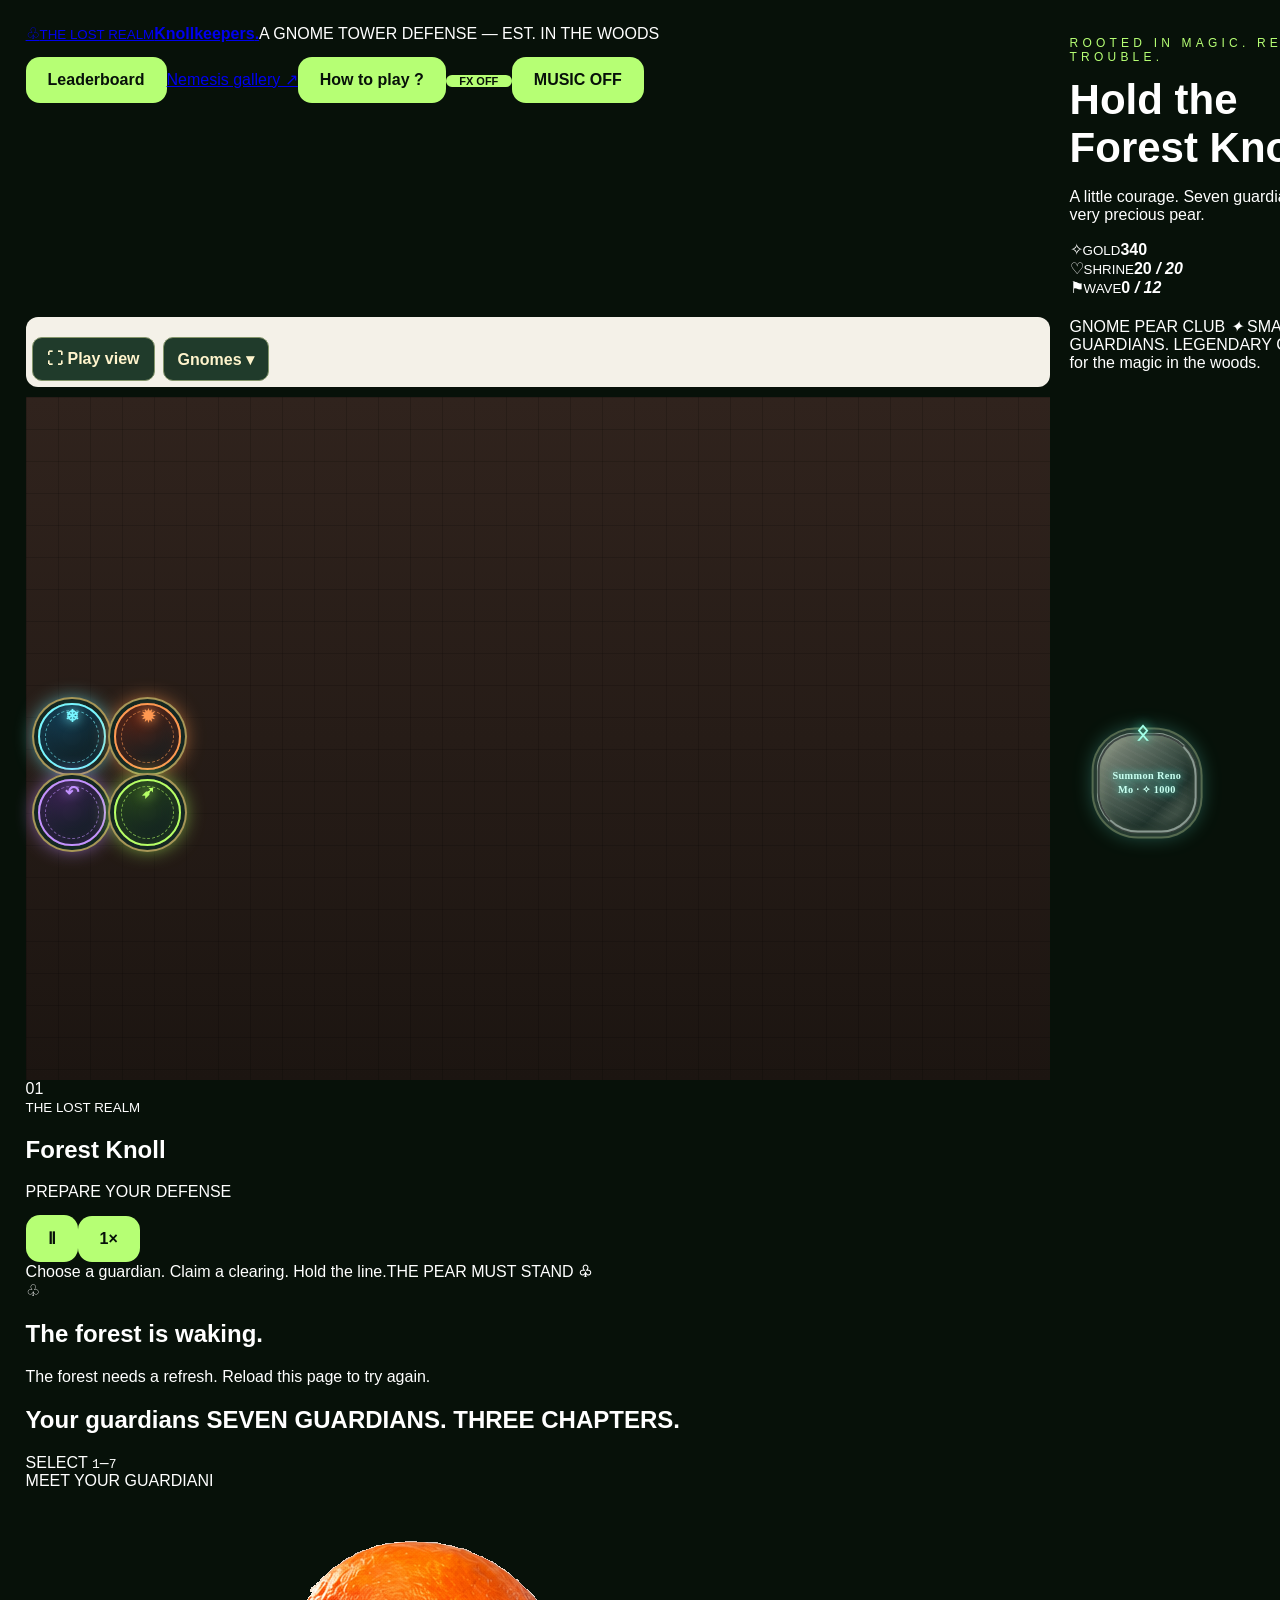
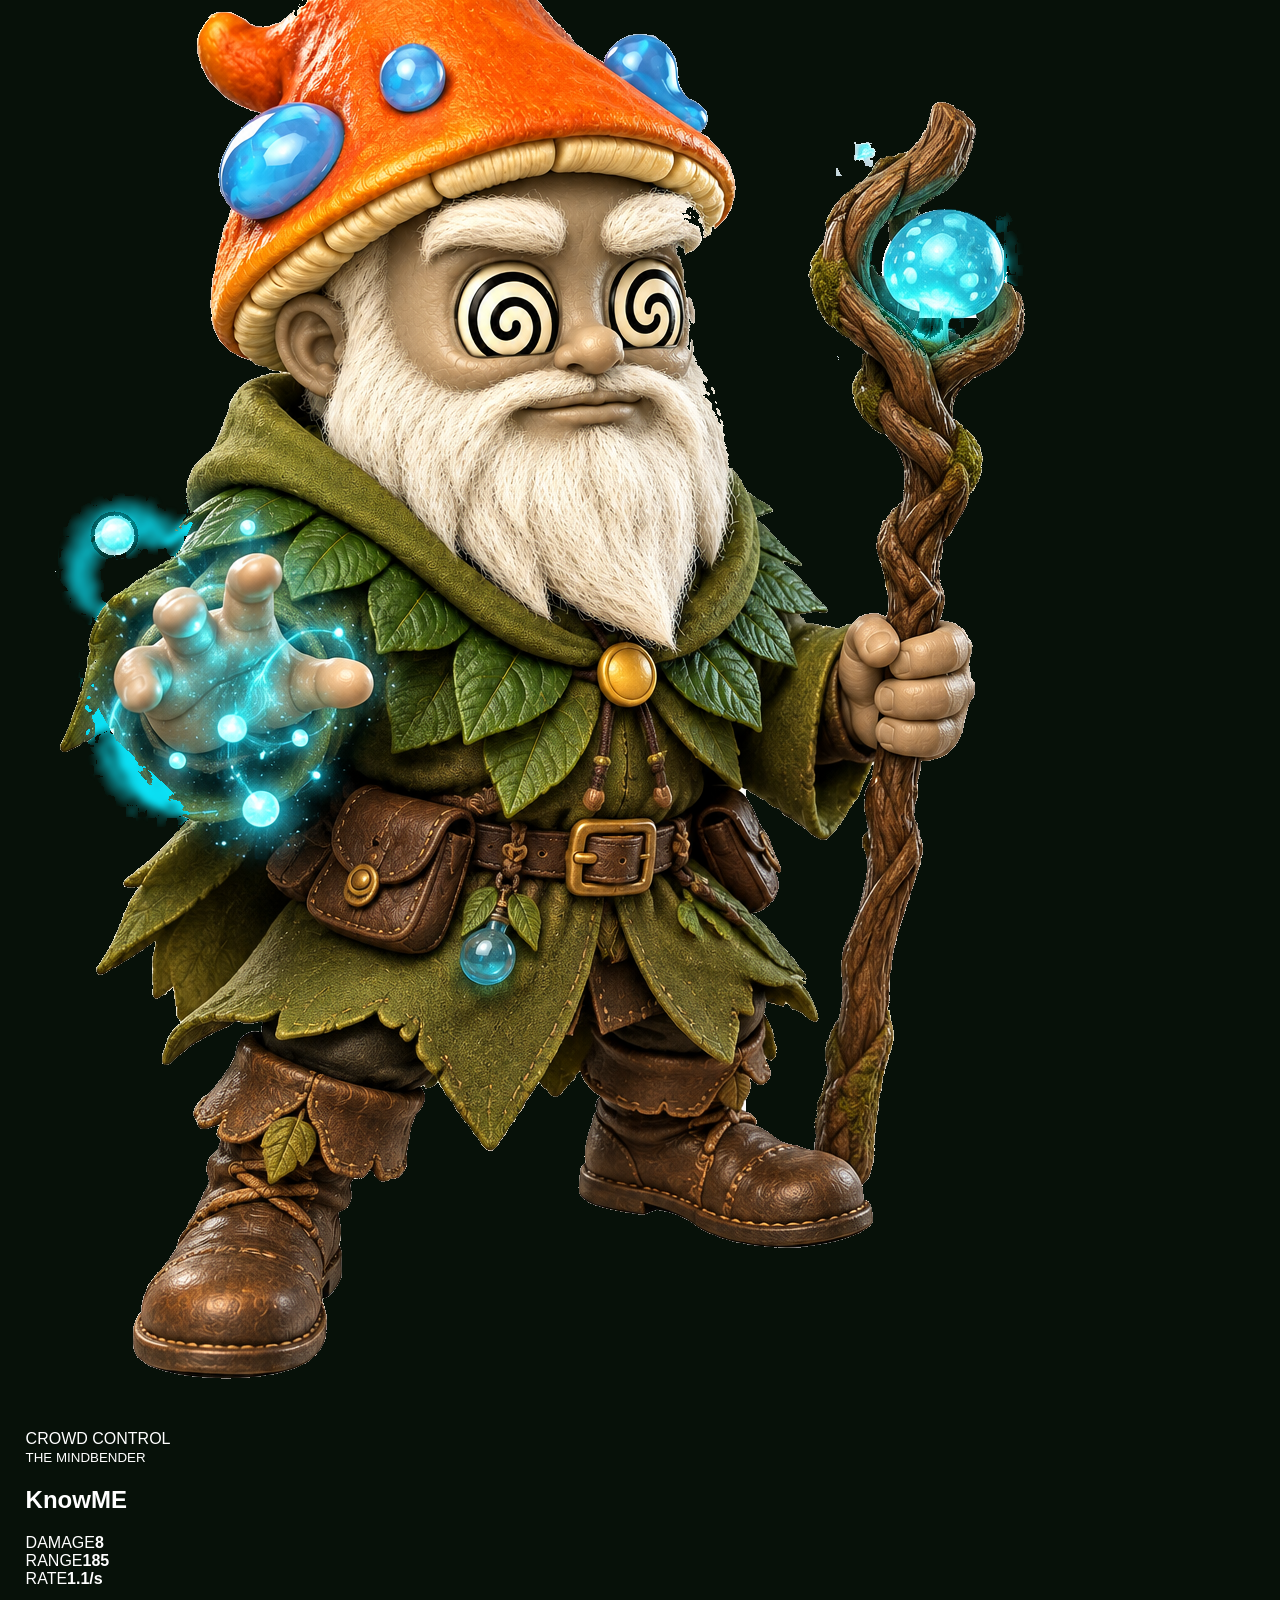
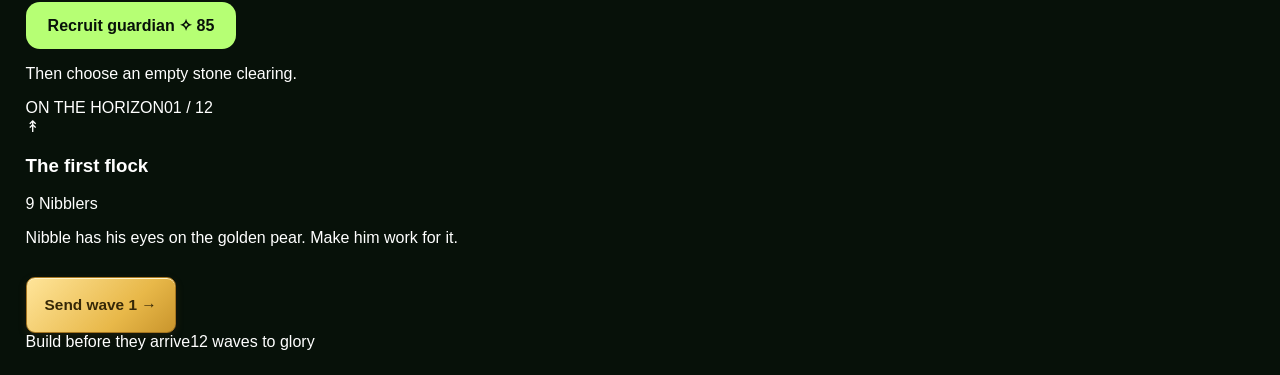
==== commit db13402c: "Extend first realm to 12 waves, buff Lady and lengthen Reno cutscene" ====
--- a/index.html
+++ b/index.html
@@ -1,6 +1,6 @@
-<!doctype html><html lang="en"><head><meta charset="utf-8"><meta name="viewport" content="width=device-width,initial-scale=1"><meta name="theme-color" content="#233c2e"><title>Knollkeepers · The Lost Realm</title><link rel="stylesheet" href="style.css?v=22bece8cb9e9"><link rel="stylesheet" href="campaign.css?v=f4b285a17381"></head><body><div class="page">
+<!doctype html><html lang="en"><head><meta charset="utf-8"><meta name="viewport" content="width=device-width,initial-scale=1"><meta name="theme-color" content="#233c2e"><title>Knollkeepers · The Lost Realm</title><link rel="stylesheet" href="style.css?v=22bece8cb9e9"><link rel="stylesheet" href="campaign.css?v=54368a8abdf9"></head><body><div class="page">
 <header class="masthead"><a class="brand" href="./"><span class="brand-mark">♧</span><span><small>THE LOST REALM</small><strong>Knollkeepers<span>.</span></strong></span></a><span class="edition">A GNOME TOWER DEFENSE <i>—</i> EST. IN THE WOODS</span><nav><a class="quiet" href="bestiary.html" target="_blank">Nemesis gallery ↗</a><button class="quiet" id="helpBtn">How to play <span>?</span></button><button class="icon-btn" id="soundBtn" aria-label="Enable sound" aria-pressed="false" title="Ice, lightning and cannon effects">FX OFF</button></nav></header>
-<section class="mission"><div><p class="eyebrow">ROOTED IN MAGIC. READY FOR TROUBLE.</p><h1>Hold the Forest Knoll.</h1><p class="intro">A little courage. Seven guardians. One very precious pear.</p></div><div class="resources"><div><span class="resource-icon gold">✧</span><span><small>GOLD</small><b id="gold">340</b></span></div><div><span class="resource-icon">♡</span><span><small>SHRINE</small><b><span id="lives">20</span><em> / 20</em></b></span></div><div><span class="resource-icon">⚑</span><span><small>WAVE</small><b><span id="wave">0</span><em> / <span id="waveMax">10</span></em></b></span></div></div></section>
+<section class="mission"><div><p class="eyebrow">ROOTED IN MAGIC. READY FOR TROUBLE.</p><h1>Hold the Forest Knoll.</h1><p class="intro">A little courage. Seven guardians. One very precious pear.</p></div><div class="resources"><div><span class="resource-icon gold">✧</span><span><small>GOLD</small><b id="gold">340</b></span></div><div><span class="resource-icon">♡</span><span><small>SHRINE</small><b><span id="lives">20</span><em> / 20</em></b></span></div><div><span class="resource-icon">⚑</span><span><small>WAVE</small><b><span id="wave">0</span><em> / <span id="waveMax">12</span></em></b></span></div></div></section>
 <main class="layout"><section class="battle-column"><div class="arena" id="arena"><canvas id="game" width="1200" height="800" aria-label="Forest Knoll battlefield"></canvas><div id="pads" class="pads"></div><div class="map-header"><div><span class="map-number">01</span><div><small>THE LOST REALM</small><h2>Forest Knoll</h2></div></div><span class="phase" id="phase"><i></i>PREPARE YOUR DEFENSE</span></div><button id="renoBtn" class="primary">Summon Reno Mo · ✧ 1000</button><div class="map-controls"><button id="pauseBtn">Ⅱ</button><button id="speedBtn">1×</button></div><div class="map-footer"><span id="mapHint">Choose a guardian. Claim a clearing. Hold the line.</span><span class="route-label">THE PEAR MUST STAND <b>♧</b></span></div><div class="loading" id="loading"><span class="brand-mark">♧</span><h2>The forest is waking.</h2><p>Gathering your guardians…</p></div><div class="pause-overlay" id="pauseOverlay" hidden><span>TAKE A BREATHER</span><h2>The woods can wait.</h2><button id="resumeBtn" class="primary">Resume defense →</button></div></div><div class="roster-heading"><h2>Your guardians <span>SEVEN GUARDIANS. THREE CHAPTERS.</span></h2><span>SELECT <kbd>1</kbd>–<kbd>7</kbd></span></div><div class="roster" id="roster"></div></section>
-<aside class="sidebar"><section class="guardian-panel"><div class="panel-heading"><span id="inspectorEyebrow">MEET YOUR GUARDIAN</span><span id="levelLabel">I</span></div><div class="portrait"><div class="portrait-halo"></div><img id="portraitImage" src="assets/knowme.webp" alt="KnowME gnome"><span id="powerBadge">CROWD CONTROL</span></div><div class="guardian-copy"><small id="towerTitle">THE MINDBENDER</small><h2 id="towerName">KnowME</h2><p id="towerDescription"></p><div class="tower-stats"><div><span>DAMAGE</span><b id="damageStat">8</b></div><div><span>RANGE</span><b id="rangeStat">185</b></div><div><span>RATE</span><b id="rateStat">1.1/s</b></div></div><div class="tower-extra" id="towerExtra" hidden><span id="killStat"></span><button class="text-btn" id="targetBtn">Target: first ↔</button></div><button class="primary" id="actionBtn">Recruit guardian <span>✧ 85</span></button><button class="sell-btn" id="sellBtn" hidden></button><p class="placement-note" id="placementNote">Then choose an empty stone clearing.</p></div></section><section class="wave-panel"><div class="panel-heading"><span>ON THE HORIZON</span><span id="waveCounter">01 / 10</span></div><div class="wave-heading"><span class="bird-icon">↟</span><div><h3 id="waveName">The first flock</h3><p id="waveComposition">9 Nibblers</p></div></div><p class="wave-description" id="waveDescription">Nibble has his eyes on the golden pear. Make him work for it.</p><div class="progress-track"><div id="waveProgress"></div></div><button class="wave-button" id="waveBtn">Send wave 1 <span>→</span></button><div class="wave-foot"><span id="enemyCount">Build before they arrive</span><span id="bestRecord">10 waves to glory</span></div></section></aside></main><footer class="page-footer"><span>GNOME PEAR CLUB <i>✦</i> SMALL GUARDIANS. LEGENDARY GRIT.</span><span>Made for the magic in the woods.</span></footer></div><div id="toast" class="toast" role="status"></div>
-<dialog id="helpDialog"><button class="dialog-close" id="closeHelp">×</button><p class="eyebrow">A FIELD GUIDE FOR SMALL HEROES</p><h2>Keep the pear.<br>Lose the chickens.</h2><p>Build your gnome guardians on the stone clearings beside the trail. They attack automatically when the flock comes within range.</p><ol><li><b>Recruit.</b> Select a guardian, then click a numbered clearing.</li><li><b>Defend.</b> Enemies have 2.7× their original health (10% less than the previous balance). Send a wave. Defeated birds earn gold; escaped birds damage the shrine.</li><li><b>Adapt.</b> During any wave, a placed KnowME unlocks two five-second board freezes per level. Fordenad unlocks one Poison Volley per level: arrows poison on-board enemies for 35% of maximum health over five seconds. Host unlocks one ten-second reversal per level: enemies currently on the board walk backward. Old Sailor also unlocks one Hellfire barrage per level, dealing 35% of maximum health to each targeted enemy, ignoring armor. Each new level clears all towers and resets Deep Freeze; your gold carries over. Clear rewards rise each wave, with an extra 500 gold after Level 1 wave 5 and 1,000 after wave 10.  Venom cocks spit acid at nearby towers. Guardians have 100 health, plus 35 per upgrade. Destroyed guardians are lost with no refund: buy a replacement on their clearing.</li><li><b>Cleanse.</b> Maahaa unlocks CLEANSE only in Level 3: once per level, clear poison, freezing and mind control from living towers, ward poison for five seconds, and heal the five most injured towers by 30% maximum HP. Crystal enemies have 10% more health. Rare Hex Queens appear in waves 7, 12 and 15; every 10 seconds they freeze towers within 200 map units for five seconds, and every 20 seconds they control nearby towers for ten seconds. Controlled attacks cannot lower a guardian below 5 HP, but enemy poison can still destroy them.</li><li><b>Outlast.</b> Survive 10 forest waves, 13 ashen waves, and 16 final waves. Lady Never Scared unlocks in Level 2; Phil Heal unlocks in Level 3. Reno Mo costs 769 gold and removes 50% of current health from every enemy currently on-screen, ignoring armor, with a 45-combat-second cooldown.</li></ol><div class="help-keys"><kbd>1–7</kbd> Guardians <kbd>Space</kbd> Send wave <kbd>P</kbd> Pause</div><button class="primary" id="readyBtn">I’m ready for trouble →</button></dialog><dialog id="endDialog"><p class="eyebrow" id="endEyebrow"></p><h2 id="endTitle"></h2><p id="endDescription"></p><div class="end-stats" id="endStats"></div><button class="primary" id="restartBtn">Return to the knoll →</button></dialog><dialog id="stageDialog"><p class="eyebrow">LEVEL TWO UNLOCKED</p><h2>The Ashen Knoll</h2><p>The forest burns. Your gold carries over, but all towers are cleared and Deep Freeze resets. Face 13 harder waves with 1.904× enemy health, faster movement and heavier armor.</p><p>+250 gold · Recover up to 8 shrine health</p><button class="primary" id="enterStageBtn">Defend the ashes →</button></dialog><script src="sprite.js?v=9069f31f273f"></script><script src="core.js?v=a8e6d97389f5"></script><script src="campaign.js?v=ddd48a7c2b81"></script><script src="campaign-vfx.js?v=94c37f91d31e"></script><script src="audio.js?v=572933ee5171"></script><script src="vfx.js?v=089dc4a94254"></script><script src="elemental-vfx.js?v=af51e778fff2"></script><script src="leaderboard.js?v=d34a33d1e962"></script><script src="checkpoint.js?v=b96071b7b310"></script><script src="game.js?v=c2bc38920c94"></script></body></html>
+<aside class="sidebar"><section class="guardian-panel"><div class="panel-heading"><span id="inspectorEyebrow">MEET YOUR GUARDIAN</span><span id="levelLabel">I</span></div><div class="portrait"><div class="portrait-halo"></div><img id="portraitImage" src="assets/knowme.webp" alt="KnowME gnome"><span id="powerBadge">CROWD CONTROL</span></div><div class="guardian-copy"><small id="towerTitle">THE MINDBENDER</small><h2 id="towerName">KnowME</h2><p id="towerDescription"></p><div class="tower-stats"><div><span>DAMAGE</span><b id="damageStat">8</b></div><div><span>RANGE</span><b id="rangeStat">185</b></div><div><span>RATE</span><b id="rateStat">1.1/s</b></div></div><div class="tower-extra" id="towerExtra" hidden><span id="killStat"></span><button class="text-btn" id="targetBtn">Target: first ↔</button></div><button class="primary" id="actionBtn">Recruit guardian <span>✧ 85</span></button><button class="sell-btn" id="sellBtn" hidden></button><p class="placement-note" id="placementNote">Then choose an empty stone clearing.</p></div></section><section class="wave-panel"><div class="panel-heading"><span>ON THE HORIZON</span><span id="waveCounter">01 / 12</span></div><div class="wave-heading"><span class="bird-icon">↟</span><div><h3 id="waveName">The first flock</h3><p id="waveComposition">9 Nibblers</p></div></div><p class="wave-description" id="waveDescription">Nibble has his eyes on the golden pear. Make him work for it.</p><div class="progress-track"><div id="waveProgress"></div></div><button class="wave-button" id="waveBtn">Send wave 1 <span>→</span></button><div class="wave-foot"><span id="enemyCount">Build before they arrive</span><span id="bestRecord">12 waves to glory</span></div></section></aside></main><footer class="page-footer"><span>GNOME PEAR CLUB <i>✦</i> SMALL GUARDIANS. LEGENDARY GRIT.</span><span>Made for the magic in the woods.</span></footer></div><div id="toast" class="toast" role="status"></div>
+<dialog id="helpDialog"><button class="dialog-close" id="closeHelp">×</button><p class="eyebrow">A FIELD GUIDE FOR SMALL HEROES</p><h2>Keep the pear.<br>Lose the chickens.</h2><p>Build your gnome guardians on the stone clearings beside the trail. They attack automatically when the flock comes within range.</p><ol><li><b>Recruit.</b> Select a guardian, then click a numbered clearing.</li><li><b>Defend.</b> Enemies have 2.7× their original health (10% less than the previous balance). Send a wave. Defeated birds earn gold; escaped birds damage the shrine.</li><li><b>Adapt.</b> During any wave, a placed KnowME unlocks two five-second board freezes per level. Fordenad unlocks one Poison Volley per level: arrows poison on-board enemies for 35% of maximum health over five seconds. Host unlocks one ten-second reversal per level: enemies currently on the board walk backward. Old Sailor also unlocks one Hellfire barrage per level, dealing 35% of maximum health to each targeted enemy, ignoring armor. Each new level clears all towers and resets Deep Freeze; your gold carries over. Clear rewards rise each wave, with an extra 500 gold after Level 1 wave 5 and 1,000 after wave 10.  Venom cocks spit acid at nearby towers. Guardians have 100 health, plus 35 per upgrade. Destroyed guardians are lost with no refund: buy a replacement on their clearing.</li><li><b>Cleanse.</b> Maahaa unlocks CLEANSE only in Level 3: once per level, clear poison, freezing and mind control from living towers, ward poison for five seconds, and heal the five most injured towers by 30% maximum HP. Crystal enemies have 10% more health. Rare Hex Queens appear in waves 7, 12 and 15; every 10 seconds they freeze towers within 200 map units for five seconds, and every 20 seconds they control nearby towers for ten seconds. Controlled attacks cannot lower a guardian below 5 HP, but enemy poison can still destroy them.</li><li><b>Outlast.</b> Survive 12 forest waves, 13 ashen waves, and 16 final waves. Lady Never Scared unlocks in Level 2; Phil Heal unlocks in Level 3. Reno Mo costs 769 gold and removes 50% of current health from every enemy currently on-screen, ignoring armor, with a 45-combat-second cooldown.</li></ol><div class="help-keys"><kbd>1–7</kbd> Guardians <kbd>Space</kbd> Send wave <kbd>P</kbd> Pause</div><button class="primary" id="readyBtn">I’m ready for trouble →</button></dialog><dialog id="endDialog"><p class="eyebrow" id="endEyebrow"></p><h2 id="endTitle"></h2><p id="endDescription"></p><div class="end-stats" id="endStats"></div><button class="primary" id="restartBtn">Return to the knoll →</button></dialog><dialog id="stageDialog"><p class="eyebrow">LEVEL TWO UNLOCKED</p><h2>The Ashen Knoll</h2><p>The forest burns. Your gold carries over, but all towers are cleared and Deep Freeze resets. Face 13 harder waves with 1.904× enemy health, faster movement and heavier armor.</p><p>+250 gold · Recover up to 8 shrine health</p><button class="primary" id="enterStageBtn">Defend the ashes →</button></dialog><script src="sprite.js?v=a00d6efa0c1f"></script><script src="core.js?v=e1ad059721a2"></script><script src="campaign.js?v=ad2b286e95d9"></script><script src="campaign-vfx.js?v=423332958931"></script><script src="audio.js?v=572933ee5171"></script><script src="vfx.js?v=089dc4a94254"></script><script src="elemental-vfx.js?v=af51e778fff2"></script><script src="leaderboard.js?v=d34a33d1e962"></script><script src="checkpoint.js?v=b96071b7b310"></script><script src="tutorial.js?v=e0e467de658b"></script><script src="game.js?v=7af4226b3b7c"></script></body></html>
--- a/campaign.css
+++ b/campaign.css
@@ -103,3 +103,8 @@
 .play-bar{display:flex;align-items:center;gap:8px;margin-bottom:10px;flex-wrap:wrap}.play-bar button{min-height:44px;border:1px solid #84966b;border-radius:10px;background:#203b2b;color:#fff4cc;padding:8px 14px;font-weight:600}.play-bar #gnomeDrawerBtn,.play-bar #playResources,.play-bar #playWaveBtn{display:none}
 body.play-view{overflow:hidden;background:#14251b}.play-view .masthead,.play-view .mission,.play-view .sidebar,.play-view .page-footer,.play-view .roster-heading{display:none}.play-view .page{width:100%;max-width:none}.play-view .layout{display:block}.play-view .battle-column{position:fixed;inset:0;z-index:30;background:#14251b;display:flex;flex-direction:column;align-items:center;padding:env(safe-area-inset-top) env(safe-area-inset-right) env(safe-area-inset-bottom) env(safe-area-inset-left)}.play-view .play-bar{flex:none;min-height:54px;margin:0;width:100%;justify-content:center;padding:4px 8px;color:#fff4cc}.play-view .play-bar #gnomeDrawerBtn,.play-view .play-bar #playResources,.play-view .play-bar #playWaveBtn{display:block}.play-view #playResources{font-size:12px}.play-view .arena{flex:none;width:min(100%,calc((100dvh - 110px - env(safe-area-inset-top) - env(safe-area-inset-bottom))*1.5));margin:auto;border-width:2px}.play-view .roster{display:none}.play-view.gnome-drawer-open .roster{display:grid;position:absolute;z-index:40;left:8px;right:8px;bottom:max(8px,env(safe-area-inset-bottom));max-height:55dvh;overflow-y:auto;overscroll-behavior:contain;touch-action:pan-y;grid-template-columns:repeat(7,minmax(90px,1fr));background:#f4f1e8;padding:12px;border:2px solid #aa955d;border-radius:14px;box-shadow:0 -10px 35px #0008}.play-view #towerQuick{z-index:45}.play-view~.toast,.toast{z-index:60}.play-view .map-controls{top:12%;bottom:auto}.play-view .map-controls button{min-width:44px;min-height:44px}
 @media(max-width:600px){.play-view.gnome-drawer-open .roster{grid-template-columns:repeat(3,minmax(0,1fr))}.play-view .play-bar{gap:4px}.play-view .play-bar button{font-size:11px;padding:6px 9px}.play-view #playResources{width:100%;text-align:center;order:5}.play-view .arena{width:100%}}
+.tower-card.is-locked{opacity:1!important;filter:none!important}.tower-card.is-locked .card-art img{filter:grayscale(1);opacity:.35}.unlock-banner{position:absolute;inset:0;z-index:2;display:flex;flex-direction:column;align-items:center;justify-content:center;text-align:center;background:#13241b80;color:#fff0b9;font:bold clamp(12px,1.4vw,19px)/1.35 "Segoe UI",sans-serif;text-shadow:0 2px 4px #000;letter-spacing:.05em}.mystery-card{overflow:hidden;border:1px dashed #899481;border-radius:10px;background:#202c29;color:#e5dfc6;min-width:0}.mystery-card .card-art{background:radial-gradient(ellipse,#50605c,#17201e)}.mystery-card .card-art img{filter:brightness(0);opacity:.8}.mystery-mark{position:absolute;inset:0;display:grid;place-items:center;color:#e0cd90;font:bold 42px Georgia;text-shadow:0 0 15px #d9bf69}.mystery-card .card-copy small{color:#d2c494;letter-spacing:.12em}
+@media(min-width:601px){.play-view.gnome-drawer-open .roster{grid-template-columns:repeat(4,minmax(90px,1fr))}}
+.mystery-card .card-copy{background:#202c29;color:#f2e5bf;height:calc(100% - 108px)}
+#guidedTour::backdrop{backdrop-filter:none!important}
+#guidedTour{position:fixed;inset:0;width:100vw;height:100dvh;max-width:none;max-height:none;margin:0;padding:0;border:0;background:transparent;overflow:hidden;color:#fff5d6;overscroll-behavior:contain}#guidedTour::backdrop{background:#07170a38}.tour-spot{position:fixed;border:3px solid #ffe194;border-radius:12px;box-shadow:0 0 0 9999px #06140cc7,0 0 20px #f7d46b;pointer-events:none}.tour-arrow{position:fixed;inset:0;width:100%;height:100%;overflow:visible;pointer-events:none}.tour-arrow>path{stroke:#ffe194;stroke-width:3;fill:none}.tour-card{position:fixed;box-sizing:border-box;width:min(360px,calc(100vw - 20px));max-height:calc(100dvh - 20px);overflow:auto;padding:20px;background:linear-gradient(145deg,#243f32,#14281e);border:2px solid #d7b969;border-radius:18px;box-shadow:0 10px 35px #0009}.tour-card .tour-progress{font:700 11px/1.4 "Segoe UI",sans-serif;letter-spacing:.1em;color:#f1d386;margin:0 0 10px}.tour-card h2{font:700 25px/1.15 Georgia,serif;color:#fff5d6;margin:0 0 12px}.tour-card .tour-copy{font:16px/1.5 "Segoe UI",sans-serif;color:#fff9e8;margin:0 0 12px}.tour-card .tour-paused{font:12px/1.4 "Segoe UI",sans-serif;color:#bdd4c2;margin:0 0 14px}.tour-actions{display:flex;gap:8px}.tour-actions button{min-height:44px;border:1px solid #94ac91;border-radius:9px;background:#294535;color:#fff9e8;padding:8px 12px;font:600 14px "Segoe UI",sans-serif;cursor:pointer}.tour-actions button:last-child{margin-left:auto;background:#f2d383;color:#203526;border-color:#ffedac}.tour-actions button:disabled{opacity:.4}.tour-actions button:focus-visible{outline:3px solid #fff;outline-offset:3px}@media(max-height:480px){.tour-card{padding:12px;width:min(340px,calc(100vw - 20px))}.tour-card h2{font-size:21px;margin-bottom:6px}.tour-card .tour-copy{font-size:14px;line-height:1.35}.tour-card .tour-paused{display:none}}
